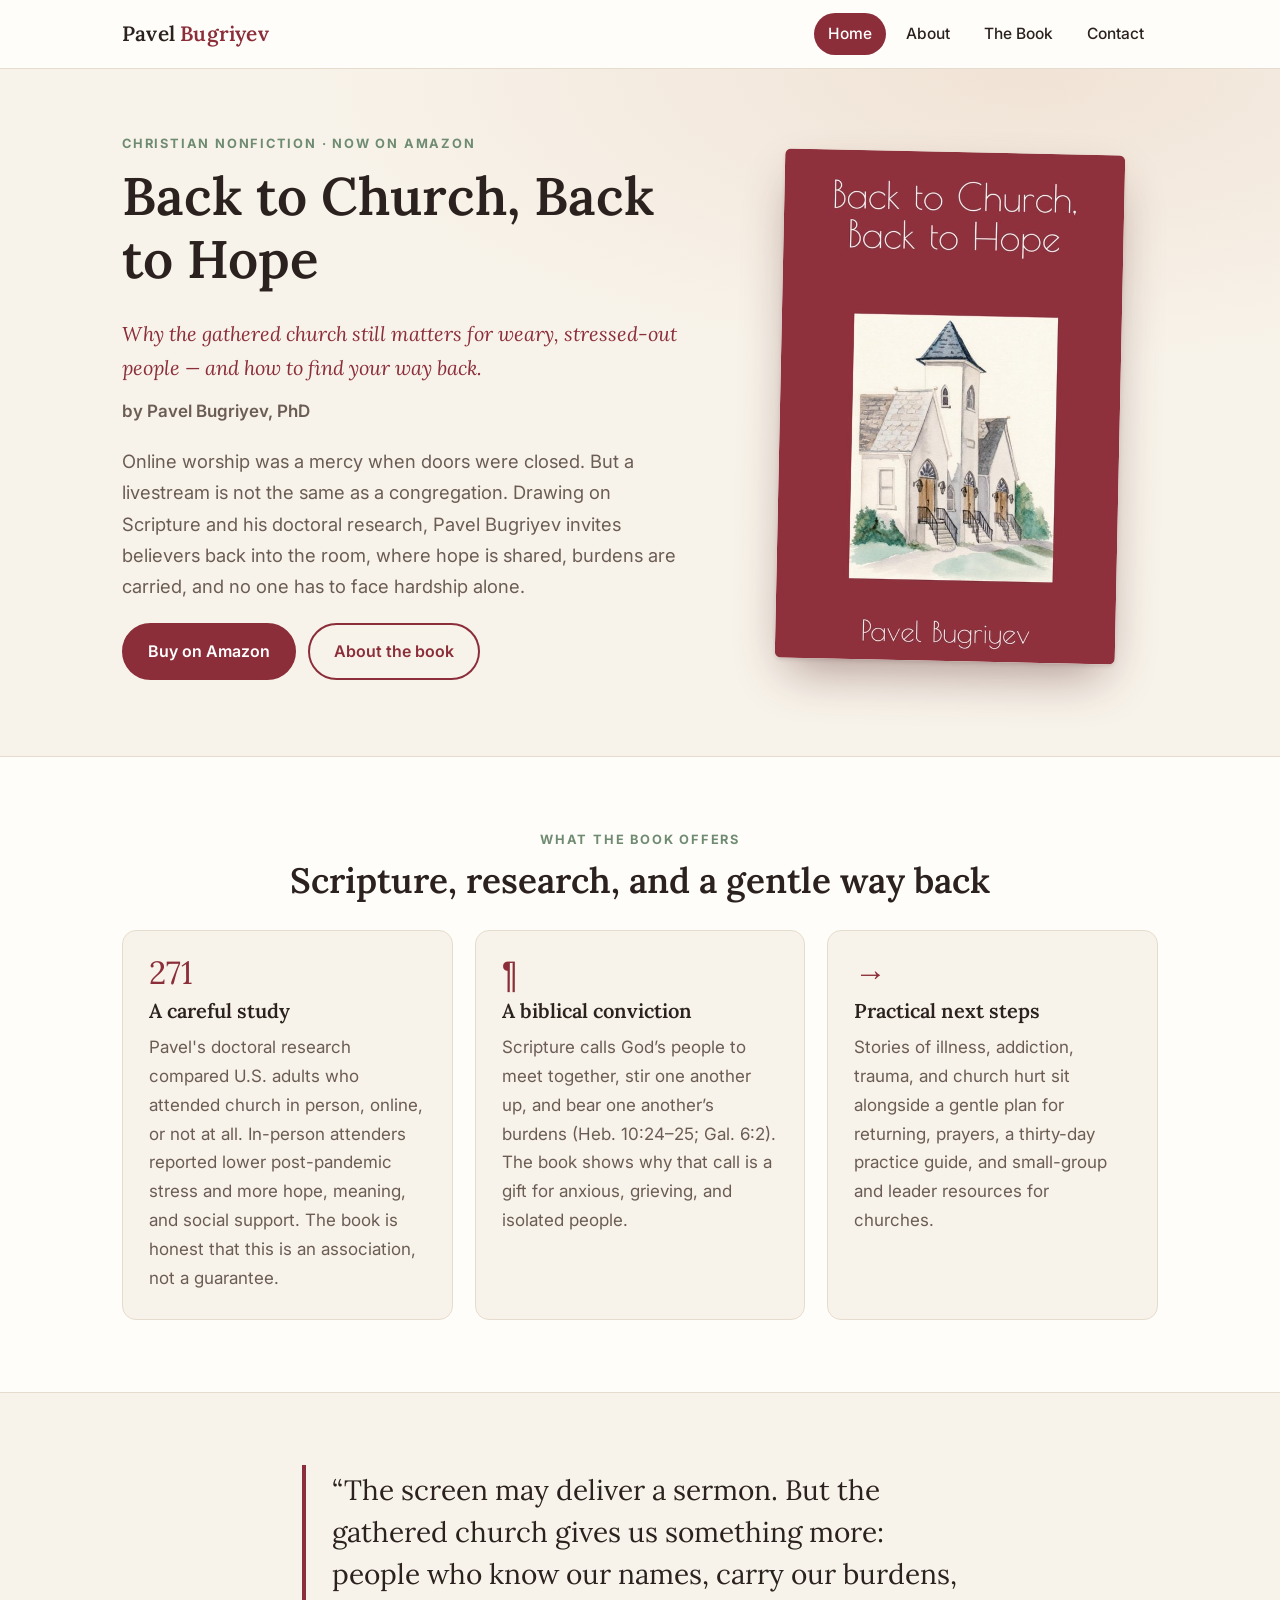
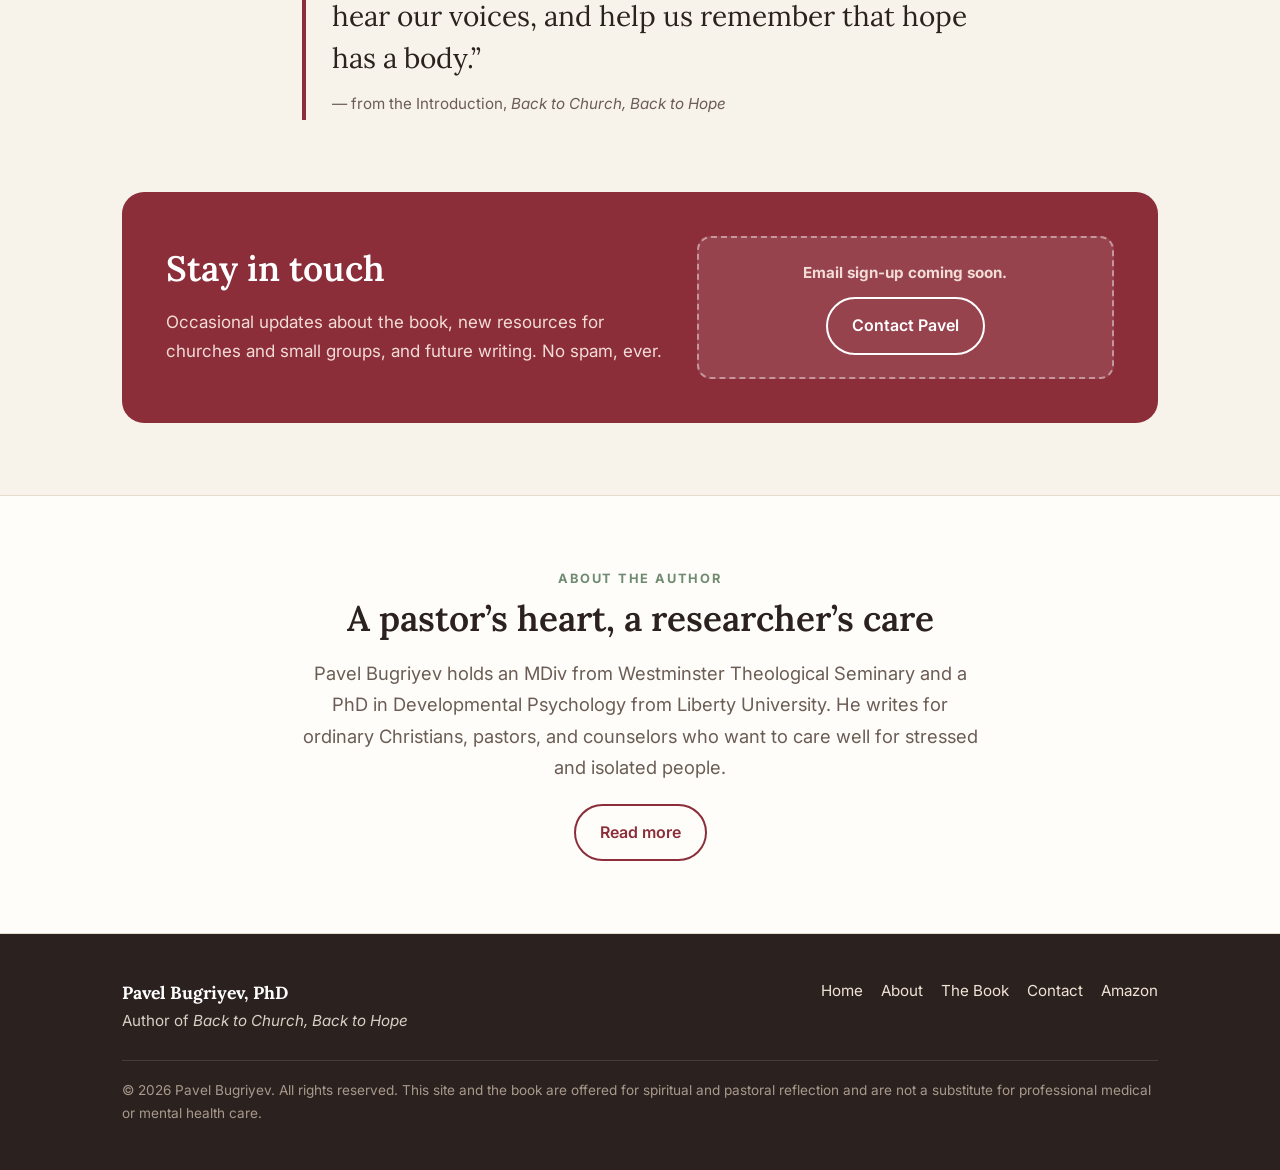
==== index.html @ 69262529 "Initial author website for bugriyev.com" ====
<!doctype html>
<html lang="en">
<head>
<meta charset="utf-8">
<meta name="viewport" content="width=device-width, initial-scale=1">
<title>Pavel Bugriyev, PhD | Back to Church, Back to Hope</title>
<meta name="description" content="Back to Church, Back to Hope by Pavel Bugriyev, PhD: a biblical, research-informed invitation back to the gathered church for weary and stressed-out people.">
<meta name="author" content="Pavel Bugriyev">
<link rel="canonical" href="https://bugriyev.com/">
<meta name="theme-color" content="#8b2e3a">
<!-- Open Graph / social sharing -->
<meta property="og:type" content="website">
<meta property="og:site_name" content="Pavel Bugriyev">
<meta property="og:title" content="Pavel Bugriyev, PhD | Back to Church, Back to Hope">
<meta property="og:description" content="Back to Church, Back to Hope by Pavel Bugriyev, PhD: a biblical, research-informed invitation back to the gathered church for weary and stressed-out people.">
<meta property="og:url" content="https://bugriyev.com/">
<meta property="og:image" content="https://bugriyev.com/assets/og-image.jpg">
<meta property="og:image:width" content="1200">
<meta property="og:image:height" content="630">
<meta property="og:image:alt" content="Back to Church, Back to Hope by Pavel Bugriyev, PhD">
<meta name="twitter:card" content="summary_large_image">
<meta name="twitter:title" content="Pavel Bugriyev, PhD | Back to Church, Back to Hope">
<meta name="twitter:description" content="Back to Church, Back to Hope by Pavel Bugriyev, PhD: a biblical, research-informed invitation back to the gathered church for weary and stressed-out people.">
<meta name="twitter:image" content="https://bugriyev.com/assets/og-image.jpg">
<link rel="icon" href="favicon.svg" type="image/svg+xml">
<link rel="preconnect" href="https://fonts.googleapis.com">
<link rel="preconnect" href="https://fonts.gstatic.com" crossorigin>
<link href="https://fonts.googleapis.com/css2?family=Inter:wght@400;500;600;700&family=Lora:ital,wght@0,500;0,600;1,500&display=swap" rel="stylesheet">
<link rel="stylesheet" href="styles.css">
</head>
<body>
<a class="skip" href="#main">Skip to content</a>
<header class="site-header">
  <div class="wrap">
    <a class="brand" href="index.html">Pavel <span>Bugriyev</span></a>
    <button class="nav-toggle" aria-expanded="false" aria-controls="site-nav">Menu</button>
    <nav class="nav" id="site-nav" aria-label="Main">
      <ul>
        <li><a href="index.html" aria-current="page">Home</a></li>
        <li><a href="about.html">About</a></li>
        <li><a href="book.html">The Book</a></li>
        <li><a href="contact.html">Contact</a></li>
      </ul>
    </nav>
  </div>
</header>
<main id="main">

<section class="hero">
  <div class="wrap">
    <div>
      <p class="eyebrow">Christian nonfiction &middot; Now on Amazon</p>
      <h1>Back to Church, Back to Hope</h1>
      <p class="tagline">Why the gathered church still matters for weary, stressed-out people &mdash; and how to find your way back.</p>
      <p class="byline">by Pavel Bugriyev, PhD</p>
      <p class="lead">Online worship was a mercy when doors were closed. But a livestream is not the same as a congregation. Drawing on Scripture and his doctoral research, Pavel Bugriyev invites believers back into the room, where hope is shared, burdens are carried, and no one has to face hardship alone.</p>
      <div class="btn-row">
        <a class="btn btn-primary" href="https://www.amazon.com/dp/B0H34ZHWGP" target="_blank" rel="noopener">Buy on Amazon</a>
        <a class="btn btn-ghost" href="book.html">About the book</a>
      </div>
    </div>
    <div class="hero-cover">
      <img class="cover" src="assets/cover.jpg" width="600" height="899" alt="Book cover: Back to Church, Back to Hope by Pavel Bugriyev, a watercolor of a white country church on a deep red background">
    </div>
  </div>
</section>

<section class="section-alt">
  <div class="wrap">
    <p class="eyebrow center">What the book offers</p>
    <h2 class="center">Scripture, research, and a gentle way back</h2>
    <div class="cards">
      <div class="card">
        <div class="num">271</div>
        <h3>A careful study</h3>
        <p>Pavel's doctoral research compared U.S. adults who attended church in person, online, or not at all. In-person attenders reported lower post-pandemic stress and more hope, meaning, and social support. The book is honest that this is an association, not a guarantee.</p>
      </div>
      <div class="card">
        <div class="num">&para;</div>
        <h3>A biblical conviction</h3>
        <p>Scripture calls God&rsquo;s people to meet together, stir one another up, and bear one another&rsquo;s burdens (Heb. 10:24&ndash;25; Gal. 6:2). The book shows why that call is a gift for anxious, grieving, and isolated people.</p>
      </div>
      <div class="card">
        <div class="num">&rarr;</div>
        <h3>Practical next steps</h3>
        <p>Stories of illness, addiction, trauma, and church hurt sit alongside a gentle plan for returning, prayers, a thirty-day practice guide, and small-group and leader resources for churches.</p>
      </div>
    </div>
  </div>
</section>

<section>
  <div class="wrap narrow">
    <blockquote class="quote">
  &ldquo;The screen may deliver a sermon. But the gathered church gives us something more: people who know our names, carry our burdens, hear our voices, and help us remember that hope has a body.&rdquo;
  <cite>&mdash; from the Introduction, <em>Back to Church, Back to Hope</em></cite>
</blockquote>
  </div>
</section>

<section id="updates" style="padding-top:0">
  <div class="wrap">
    <div class="signup">
      <div>
        <h2>Stay in touch</h2>
        <p>Occasional updates about the book, new resources for churches and small groups, and future writing. No spam, ever.</p>
      </div>
      <!-- ============================================================
           KIT (ConvertKit) EMAIL SIGNUP — PLACEHOLDER
           When the free Kit form is ready:
             1. In Kit: Grow > Landing Pages & Forms > (your form) > Publish > HTML/Embed.
             2. Replace EVERYTHING inside <div class="signup-slot"> ... </div> below
                with Kit's embed code (the <script async data-uid=...> line works).
           Until then, this box just points visitors to the Contact page.
           ============================================================ -->
      <div class="signup-slot" id="kit-signup">
        <p style="margin-bottom:12px"><strong>Email sign-up coming soon.</strong></p>
        <a class="btn btn-ghost" style="border-color:#fff;color:#fff" href="contact.html">Contact Pavel</a>
      </div>
      <!-- END KIT PLACEHOLDER -->
    </div>
  </div>
</section>

<section class="section-alt">
  <div class="wrap narrow center">
    <p class="eyebrow">About the author</p>
    <h2>A pastor&rsquo;s heart, a researcher&rsquo;s care</h2>
    <p class="lead">Pavel Bugriyev holds an MDiv from Westminster Theological Seminary and a PhD in Developmental Psychology from Liberty University. He writes for ordinary Christians, pastors, and counselors who want to care well for stressed and isolated people.</p>
    <a class="btn btn-ghost" href="about.html">Read more</a>
  </div>
</section>
</main>
<footer class="site-footer">
  <div class="wrap">
    <div>
      <strong style="color:#fff;font-family:var(--serif);font-size:1.1rem">Pavel Bugriyev, PhD</strong><br>
      Author of <em>Back to Church, Back to Hope</em>
    </div>
    <nav aria-label="Footer">
      <ul>
        <li><a href="index.html">Home</a></li>
        <li><a href="about.html">About</a></li>
        <li><a href="book.html">The Book</a></li>
        <li><a href="contact.html">Contact</a></li>
        <li><a href="https://www.amazon.com/dp/B0H34ZHWGP" rel="noopener" target="_blank">Amazon</a></li>
      </ul>
    </nav>
    <p class="copy">&copy; 2026 Pavel Bugriyev. All rights reserved. This site and the book are offered for spiritual and pastoral reflection and are not a substitute for professional medical or mental health care.</p>
  </div>
</footer>
<script>
  // Mobile menu toggle (the only script on the site besides the contact-form redirect helper)
  (function(){var b=document.querySelector('.nav-toggle'),n=document.getElementById('site-nav');
  if(b&&n)b.addEventListener('click',function(){var o=n.classList.toggle('open');b.setAttribute('aria-expanded',o)});})();
</script>
</body>
</html>
---- styles.css ----
/* Bugriyev.com — shared styles. Plain CSS, no build step. */
:root{
  --cream:#f8f3ea; --paper:#fffdf9; --ink:#2b211e; --muted:#6b5d55;
  --wine:#8b2e3a; --wine-dark:#6e2230; --sage:#6f8b72; --line:#e6dccd;
  --serif:"Lora",Georgia,"Times New Roman",serif;
  --sans:"Inter",system-ui,-apple-system,"Segoe UI",Roboto,Arial,sans-serif;
  --radius:14px; --max:1080px;
}
*{box-sizing:border-box}
html{scroll-behavior:smooth}
body{margin:0;background:var(--cream);color:var(--ink);font:17px/1.7 var(--sans);-webkit-font-smoothing:antialiased}
img{max-width:100%;height:auto;display:block}
a{color:var(--wine)}
a:hover{color:var(--wine-dark)}
h1,h2,h3{font-family:var(--serif);line-height:1.2;color:var(--ink);margin:0 0 .5em}
h1{font-size:clamp(2.1rem,5vw,3.3rem);font-weight:600}
h2{font-size:clamp(1.6rem,3.4vw,2.2rem);font-weight:600}
h3{font-size:1.25rem;font-weight:600}
p{margin:0 0 1.1em}
.wrap{max-width:var(--max);margin:0 auto;padding:0 22px}
.narrow{max-width:720px}
.skip{position:absolute;left:-999px;top:0;background:var(--wine);color:#fff;padding:8px 14px;z-index:99}
.skip:focus{left:10px;top:10px}

/* Header / nav */
.site-header{background:var(--paper);border-bottom:1px solid var(--line);position:sticky;top:0;z-index:20}
.site-header .wrap{display:flex;align-items:center;justify-content:space-between;min-height:68px;gap:16px}
.brand{font-family:var(--serif);font-size:1.3rem;font-weight:600;color:var(--ink);text-decoration:none;letter-spacing:.01em}
.brand span{color:var(--wine)}
.nav ul{list-style:none;display:flex;gap:6px;margin:0;padding:0}
.nav a{display:block;padding:8px 14px;border-radius:999px;color:var(--ink);text-decoration:none;font-weight:500;font-size:.97rem}
.nav a:hover{background:var(--cream)}
.nav a[aria-current="page"]{background:var(--wine);color:#fff}
.nav-toggle{display:none;background:none;border:1px solid var(--line);border-radius:10px;padding:8px 12px;font:inherit;color:var(--ink);cursor:pointer}
@media (max-width:720px){
  .nav-toggle{display:block}
  .nav{position:absolute;left:0;right:0;top:100%;background:var(--paper);border-bottom:1px solid var(--line);display:none}
  .nav.open{display:block}
  .nav ul{flex-direction:column;padding:10px 16px 16px}
  .nav a{border-radius:10px;padding:12px 14px}
}

/* Buttons */
.btn{display:inline-flex;align-items:center;gap:8px;padding:13px 24px;border-radius:999px;font-weight:600;text-decoration:none;border:2px solid var(--wine);transition:.15s;font-size:1rem;cursor:pointer;font-family:var(--sans)}
.btn-primary{background:var(--wine);color:#fff}
.btn-primary:hover{background:var(--wine-dark);border-color:var(--wine-dark);color:#fff}
.btn-ghost{background:transparent;color:var(--wine)}
.btn-ghost:hover{background:var(--wine);color:#fff}
.btn-row{display:flex;flex-wrap:wrap;gap:12px;margin-top:8px}

/* Sections */
section{padding:72px 0}
.section-alt{background:var(--paper);border-top:1px solid var(--line);border-bottom:1px solid var(--line)}
.eyebrow{font-size:.8rem;letter-spacing:.14em;text-transform:uppercase;color:var(--sage);font-weight:700;margin-bottom:.7em}
.lead{font-size:1.15rem;color:var(--muted)}
.center{text-align:center}

/* Hero */
.hero{padding:64px 0 76px;background:radial-gradient(1200px 500px at 80% 0%,#f1e3d6 0%,transparent 60%),var(--cream)}
.hero .wrap{display:grid;grid-template-columns:1.15fr .85fr;gap:56px;align-items:center}
.hero-cover{justify-self:center;max-width:340px;width:100%}
.cover{border-radius:6px;box-shadow:0 2px 4px rgba(60,30,30,.12),0 22px 50px -12px rgba(80,30,30,.45);transform:rotate(1.2deg)}
.hero .tagline{font-family:var(--serif);font-style:italic;font-size:1.25rem;color:var(--wine);margin-bottom:.6em}
.byline{font-weight:600;color:var(--muted);margin-bottom:1.2em}
@media (max-width:820px){.hero .wrap{grid-template-columns:1fr;gap:36px}.hero-cover{order:-1;max-width:240px}.hero{text-align:center}.btn-row{justify-content:center}}

/* Cards */
.cards{display:grid;grid-template-columns:repeat(3,1fr);gap:22px;margin-top:28px}
.card{background:var(--paper);border:1px solid var(--line);border-radius:var(--radius);padding:26px}
.section-alt .card{background:var(--cream)}
.card p{color:var(--muted);margin:0}
.card .num{font-family:var(--serif);font-size:2rem;color:var(--wine);line-height:1;margin-bottom:10px}
@media (max-width:820px){.cards{grid-template-columns:1fr}}

/* Quote */
.quote{font-family:var(--serif);font-size:clamp(1.3rem,2.6vw,1.75rem);line-height:1.5;color:var(--ink);border-left:4px solid var(--wine);padding:4px 0 4px 26px;margin:0}
.quote cite{display:block;font-family:var(--sans);font-style:normal;font-size:.95rem;color:var(--muted);margin-top:14px}

/* Signup placeholder */
.signup{background:var(--wine);color:#fbefe9;border-radius:22px;padding:44px;display:grid;grid-template-columns:1.2fr 1fr;gap:30px;align-items:center}
.signup h2{color:#fff}
.signup p{color:#f3dcd6;margin:0}
.signup-slot{background:rgba(255,255,255,.1);border:2px dashed rgba(255,255,255,.45);border-radius:14px;padding:22px;text-align:center;font-size:.95rem}
@media (max-width:820px){.signup{grid-template-columns:1fr;padding:30px}}

/* Book page */
.book-grid{display:grid;grid-template-columns:320px 1fr;gap:56px;align-items:start}
.book-grid .cover{transform:none}
.details{list-style:none;padding:0;margin:22px 0 0;font-size:.95rem;color:var(--muted)}
.details li{padding:8px 0;border-bottom:1px solid var(--line)}
.details strong{color:var(--ink)}
.parts{counter-reset:part;list-style:none;padding:0;margin:0;display:grid;gap:14px}
.parts li{background:var(--paper);border:1px solid var(--line);border-radius:var(--radius);padding:18px 22px 18px 66px;position:relative}
.parts li::before{counter-increment:part;content:counter(part);position:absolute;left:20px;top:16px;width:32px;height:32px;border-radius:50%;background:var(--wine);color:#fff;font-family:var(--serif);display:grid;place-items:center;font-weight:600}
.parts li span{display:block;color:var(--muted);font-size:.95rem}
.ticks{padding-left:1.2em}
.ticks li{margin-bottom:.45em}
.note{background:#f3ece0;border-radius:var(--radius);padding:20px 24px;color:var(--muted);font-size:.95rem}
@media (max-width:820px){.book-grid{grid-template-columns:1fr}.book-grid>div:first-child{max-width:260px;margin:0 auto}}

/* About */
.about-grid{display:grid;grid-template-columns:1fr 300px;gap:48px;align-items:start}
.facts{background:var(--paper);border:1px solid var(--line);border-radius:var(--radius);padding:24px}
.facts h3{font-size:1.05rem}
.facts ul{list-style:none;padding:0;margin:0;font-size:.95rem;color:var(--muted)}
.facts li{padding:8px 0;border-bottom:1px solid var(--line)}
.facts li:last-child{border:0}
@media (max-width:820px){.about-grid{grid-template-columns:1fr}}

/* Forms */
form.contact{display:grid;gap:16px;background:var(--paper);border:1px solid var(--line);border-radius:var(--radius);padding:28px}
label{font-weight:600;font-size:.95rem;display:block;margin-bottom:6px}
input,select,textarea{width:100%;font:inherit;padding:12px 14px;border:1px solid #d8ccbb;border-radius:10px;background:#fff;color:var(--ink)}
input:focus,select:focus,textarea:focus{outline:3px solid rgba(139,46,58,.2);border-color:var(--wine)}
textarea{min-height:160px;resize:vertical}
.hp{position:absolute;left:-5000px}
.form-row{display:grid;grid-template-columns:1fr 1fr;gap:16px}
@media (max-width:620px){.form-row{grid-template-columns:1fr}}
.small{font-size:.88rem;color:var(--muted)}

/* Footer */
.site-footer{background:#2b211e;color:#d9cfc4;padding:44px 0 30px;font-size:.95rem}
.site-footer .wrap{display:flex;flex-wrap:wrap;justify-content:space-between;gap:20px}
.site-footer a{color:#f0e3d6;text-decoration:none}
.site-footer a:hover{text-decoration:underline}
.site-footer nav ul{list-style:none;display:flex;flex-wrap:wrap;gap:18px;margin:0;padding:0}
.site-footer .copy{width:100%;border-top:1px solid #4a3c36;padding-top:18px;margin-top:6px;color:#a8998d;font-size:.85rem}
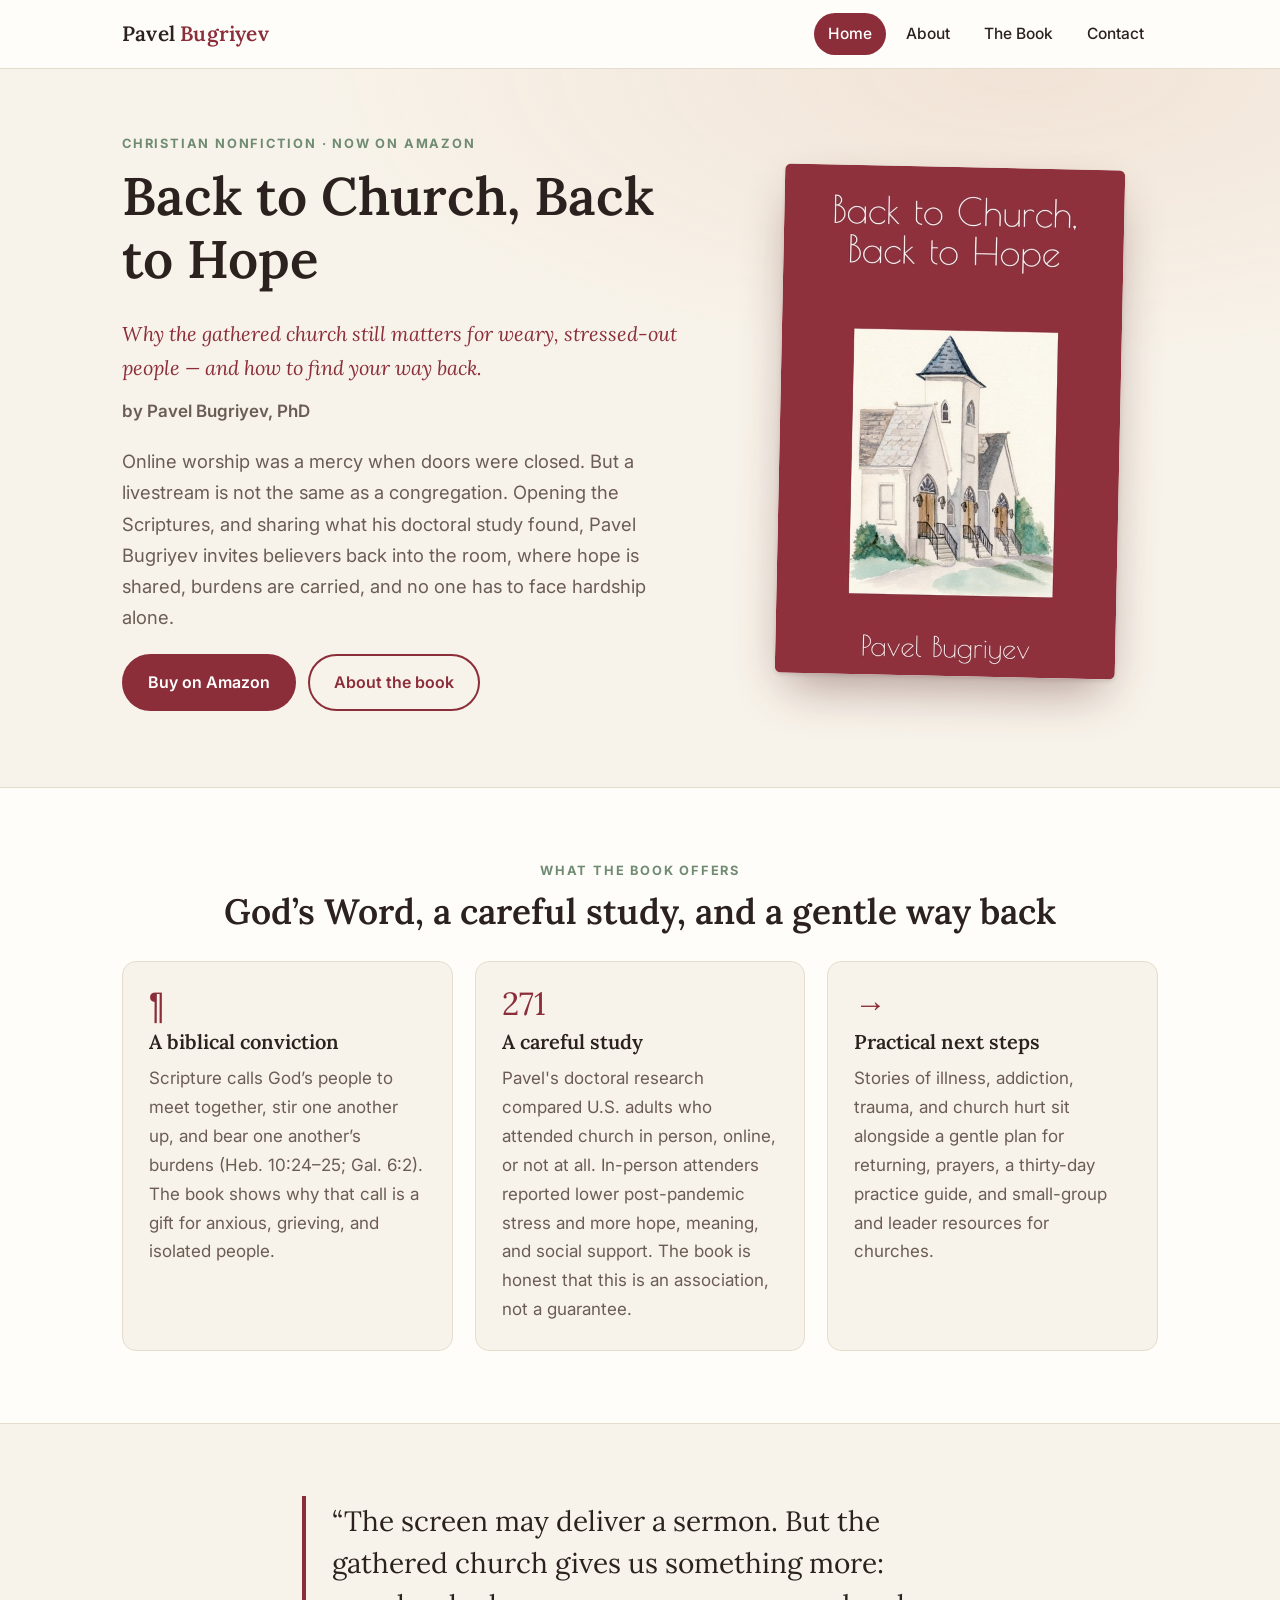
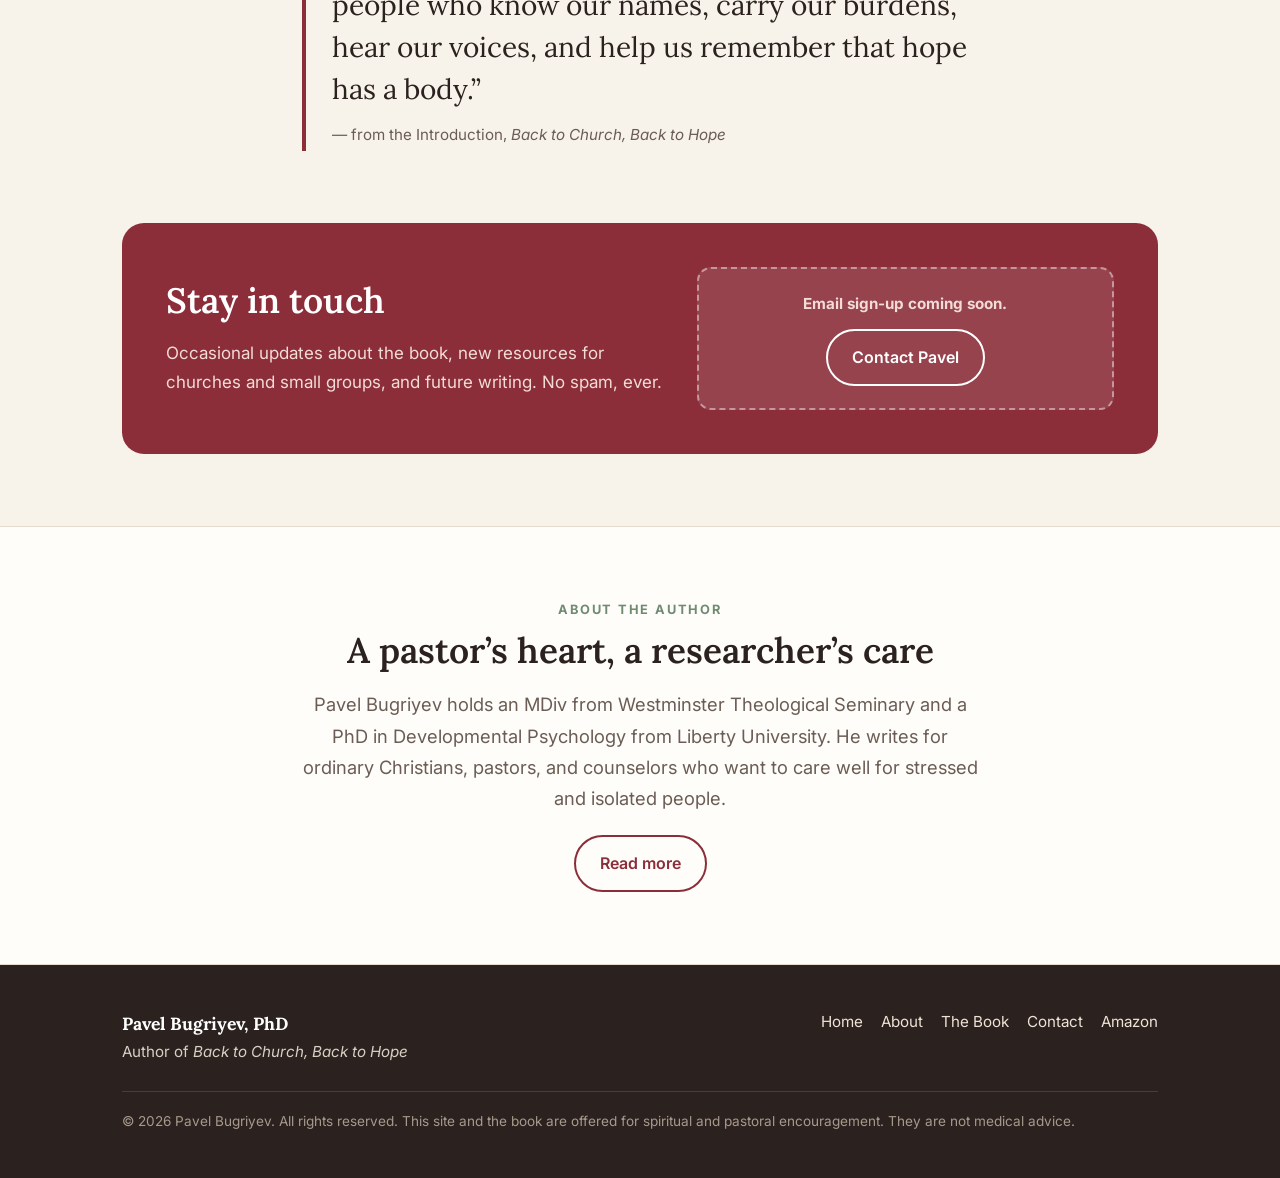
==== commit 1d2e56d0: "Update site wording for biblical counseling focus (Pavel-approved) - Footer disclaimer: spiritual/pa" ====
--- a/index.html
+++ b/index.html
@@ -4,7 +4,7 @@
 <meta charset="utf-8">
 <meta name="viewport" content="width=device-width, initial-scale=1">
 <title>Pavel Bugriyev, PhD | Back to Church, Back to Hope</title>
-<meta name="description" content="Back to Church, Back to Hope by Pavel Bugriyev, PhD: a biblical, research-informed invitation back to the gathered church for weary and stressed-out people.">
+<meta name="description" content="Back to Church, Back to Hope by Pavel Bugriyev, PhD: a biblical invitation back to the gathered church for weary and stressed-out people.">
 <meta name="author" content="Pavel Bugriyev">
 <link rel="canonical" href="https://bugriyev.com/">
 <meta name="theme-color" content="#8b2e3a">
@@ -12,7 +12,7 @@
 <meta property="og:type" content="website">
 <meta property="og:site_name" content="Pavel Bugriyev">
 <meta property="og:title" content="Pavel Bugriyev, PhD | Back to Church, Back to Hope">
-<meta property="og:description" content="Back to Church, Back to Hope by Pavel Bugriyev, PhD: a biblical, research-informed invitation back to the gathered church for weary and stressed-out people.">
+<meta property="og:description" content="Back to Church, Back to Hope by Pavel Bugriyev, PhD: a biblical invitation back to the gathered church for weary and stressed-out people.">
 <meta property="og:url" content="https://bugriyev.com/">
 <meta property="og:image" content="https://bugriyev.com/assets/og-image.jpg">
 <meta property="og:image:width" content="1200">
@@ -20,7 +20,7 @@
 <meta property="og:image:alt" content="Back to Church, Back to Hope by Pavel Bugriyev, PhD">
 <meta name="twitter:card" content="summary_large_image">
 <meta name="twitter:title" content="Pavel Bugriyev, PhD | Back to Church, Back to Hope">
-<meta name="twitter:description" content="Back to Church, Back to Hope by Pavel Bugriyev, PhD: a biblical, research-informed invitation back to the gathered church for weary and stressed-out people.">
+<meta name="twitter:description" content="Back to Church, Back to Hope by Pavel Bugriyev, PhD: a biblical invitation back to the gathered church for weary and stressed-out people.">
 <meta name="twitter:image" content="https://bugriyev.com/assets/og-image.jpg">
 <link rel="icon" href="favicon.svg" type="image/svg+xml">
 <link rel="preconnect" href="https://fonts.googleapis.com">
@@ -53,7 +53,7 @@
       <h1>Back to Church, Back to Hope</h1>
       <p class="tagline">Why the gathered church still matters for weary, stressed-out people &mdash; and how to find your way back.</p>
       <p class="byline">by Pavel Bugriyev, PhD</p>
-      <p class="lead">Online worship was a mercy when doors were closed. But a livestream is not the same as a congregation. Drawing on Scripture and his doctoral research, Pavel Bugriyev invites believers back into the room, where hope is shared, burdens are carried, and no one has to face hardship alone.</p>
+      <p class="lead">Online worship was a mercy when doors were closed. But a livestream is not the same as a congregation. Opening the Scriptures, and sharing what his doctoral study found, Pavel Bugriyev invites believers back into the room, where hope is shared, burdens are carried, and no one has to face hardship alone.</p>
       <div class="btn-row">
         <a class="btn btn-primary" href="https://www.amazon.com/dp/B0H34ZHWGP" target="_blank" rel="noopener">Buy on Amazon</a>
         <a class="btn btn-ghost" href="book.html">About the book</a>
@@ -68,17 +68,17 @@
 <section class="section-alt">
   <div class="wrap">
     <p class="eyebrow center">What the book offers</p>
-    <h2 class="center">Scripture, research, and a gentle way back</h2>
+    <h2 class="center">God&rsquo;s Word, a careful study, and a gentle way back</h2>
     <div class="cards">
+      <div class="card">
+        <div class="num">&para;</div>
+        <h3>A biblical conviction</h3>
+        <p>Scripture calls God&rsquo;s people to meet together, stir one another up, and bear one another&rsquo;s burdens (Heb. 10:24&ndash;25; Gal. 6:2). The book shows why that call is a gift for anxious, grieving, and isolated people.</p>
+      </div>
       <div class="card">
         <div class="num">271</div>
         <h3>A careful study</h3>
         <p>Pavel's doctoral research compared U.S. adults who attended church in person, online, or not at all. In-person attenders reported lower post-pandemic stress and more hope, meaning, and social support. The book is honest that this is an association, not a guarantee.</p>
-      </div>
-      <div class="card">
-        <div class="num">&para;</div>
-        <h3>A biblical conviction</h3>
-        <p>Scripture calls God&rsquo;s people to meet together, stir one another up, and bear one another&rsquo;s burdens (Heb. 10:24&ndash;25; Gal. 6:2). The book shows why that call is a gift for anxious, grieving, and isolated people.</p>
       </div>
       <div class="card">
         <div class="num">&rarr;</div>
@@ -146,7 +146,7 @@
         <li><a href="https://www.amazon.com/dp/B0H34ZHWGP" rel="noopener" target="_blank">Amazon</a></li>
       </ul>
     </nav>
-    <p class="copy">&copy; 2026 Pavel Bugriyev. All rights reserved. This site and the book are offered for spiritual and pastoral reflection and are not a substitute for professional medical or mental health care.</p>
+    <p class="copy">&copy; 2026 Pavel Bugriyev. All rights reserved. This site and the book are offered for spiritual and pastoral encouragement. They are not medical advice.</p>
   </div>
 </footer>
 <script>
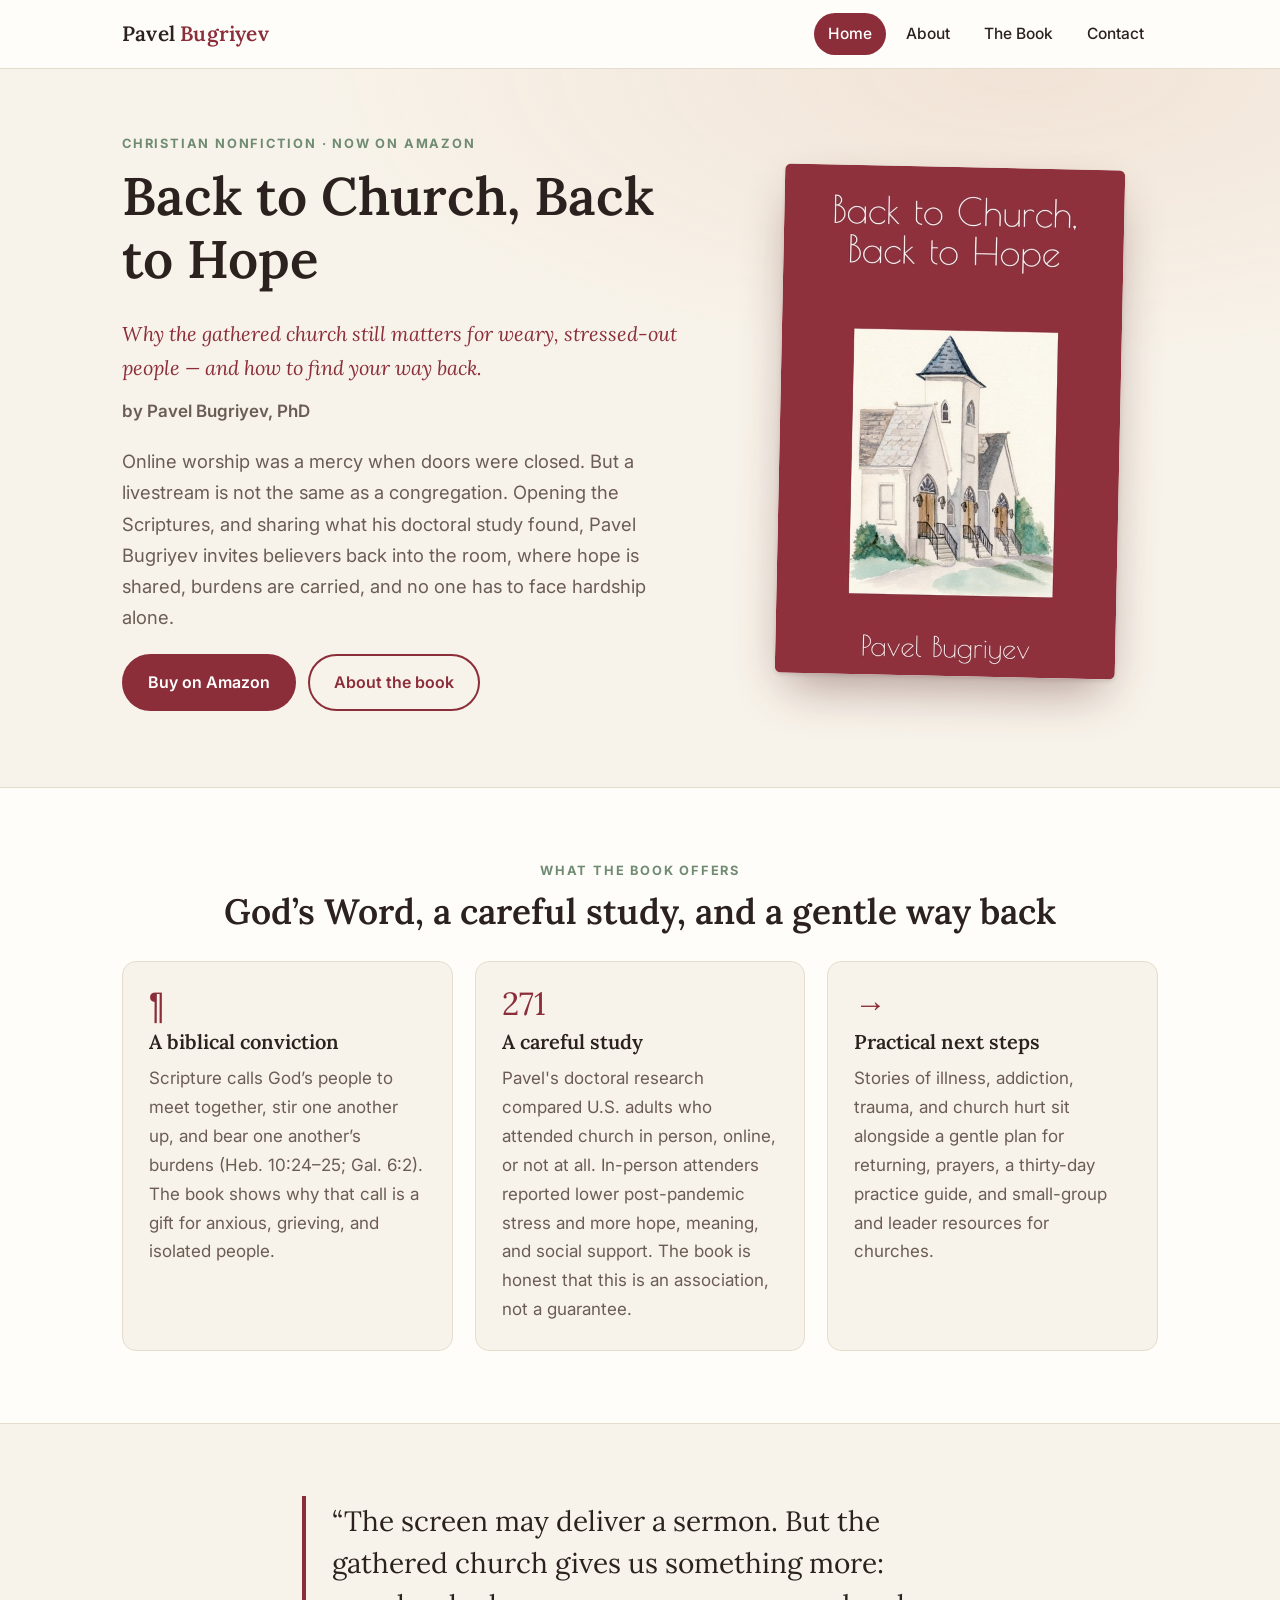
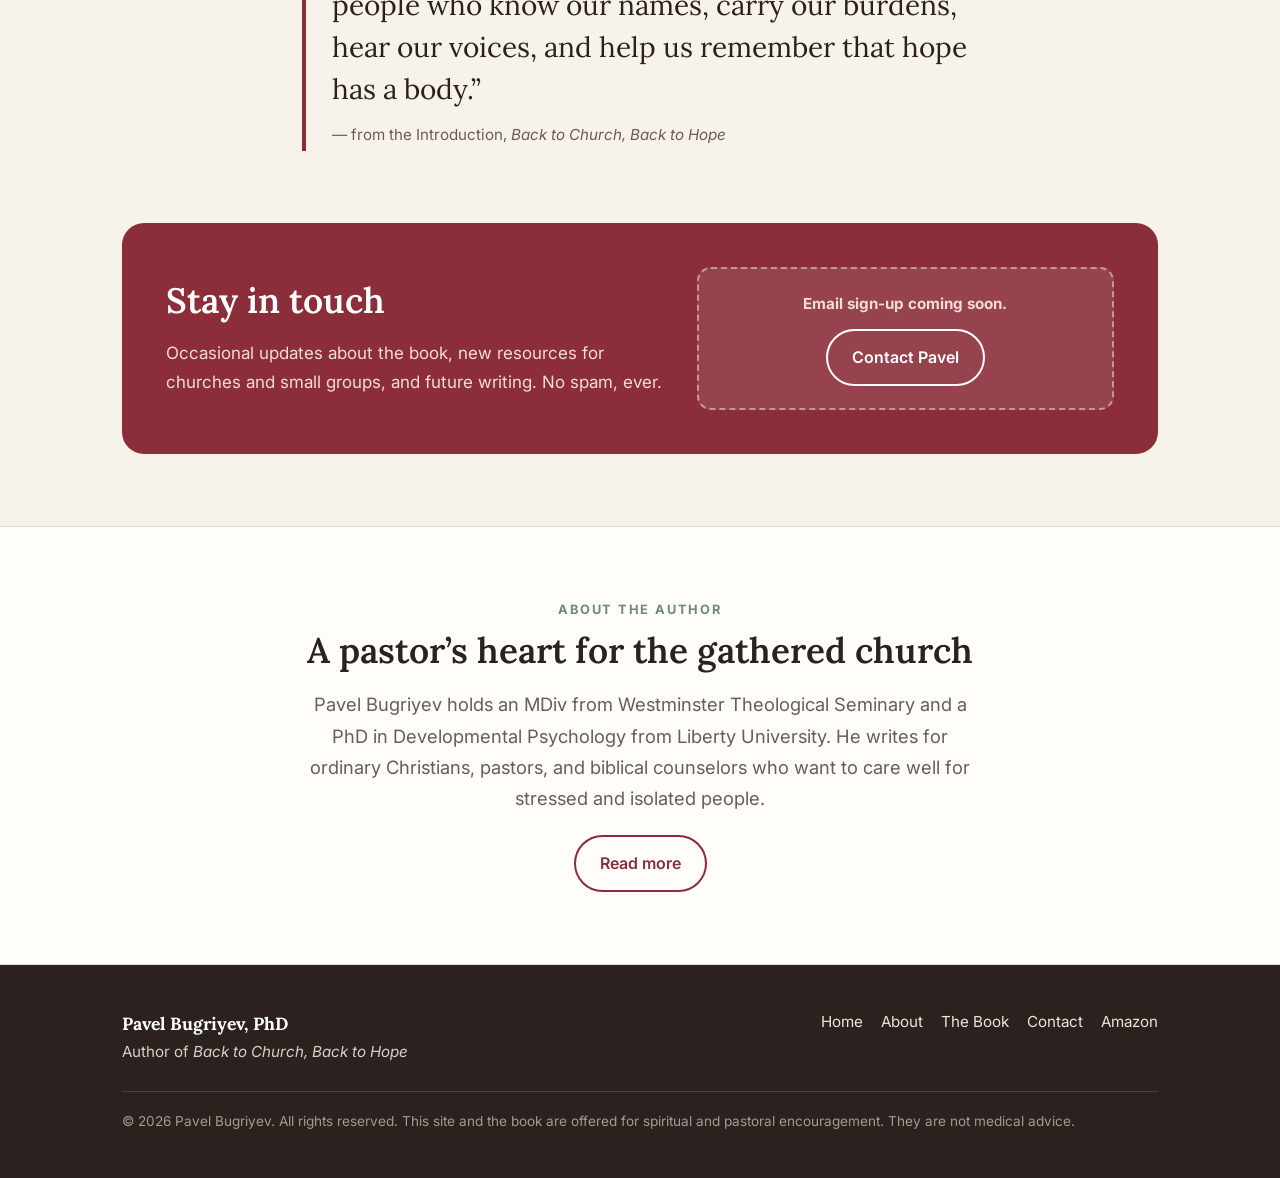
==== commit 9f04815d: "Home: update About the author heading and audience line" ====
--- a/index.html
+++ b/index.html
@@ -125,8 +125,8 @@
 <section class="section-alt">
   <div class="wrap narrow center">
     <p class="eyebrow">About the author</p>
-    <h2>A pastor&rsquo;s heart, a researcher&rsquo;s care</h2>
-    <p class="lead">Pavel Bugriyev holds an MDiv from Westminster Theological Seminary and a PhD in Developmental Psychology from Liberty University. He writes for ordinary Christians, pastors, and counselors who want to care well for stressed and isolated people.</p>
+    <h2>A pastor&rsquo;s heart for the gathered church</h2>
+    <p class="lead">Pavel Bugriyev holds an MDiv from Westminster Theological Seminary and a PhD in Developmental Psychology from Liberty University. He writes for ordinary Christians, pastors, and biblical counselors who want to care well for stressed and isolated people.</p>
     <a class="btn btn-ghost" href="about.html">Read more</a>
   </div>
 </section>
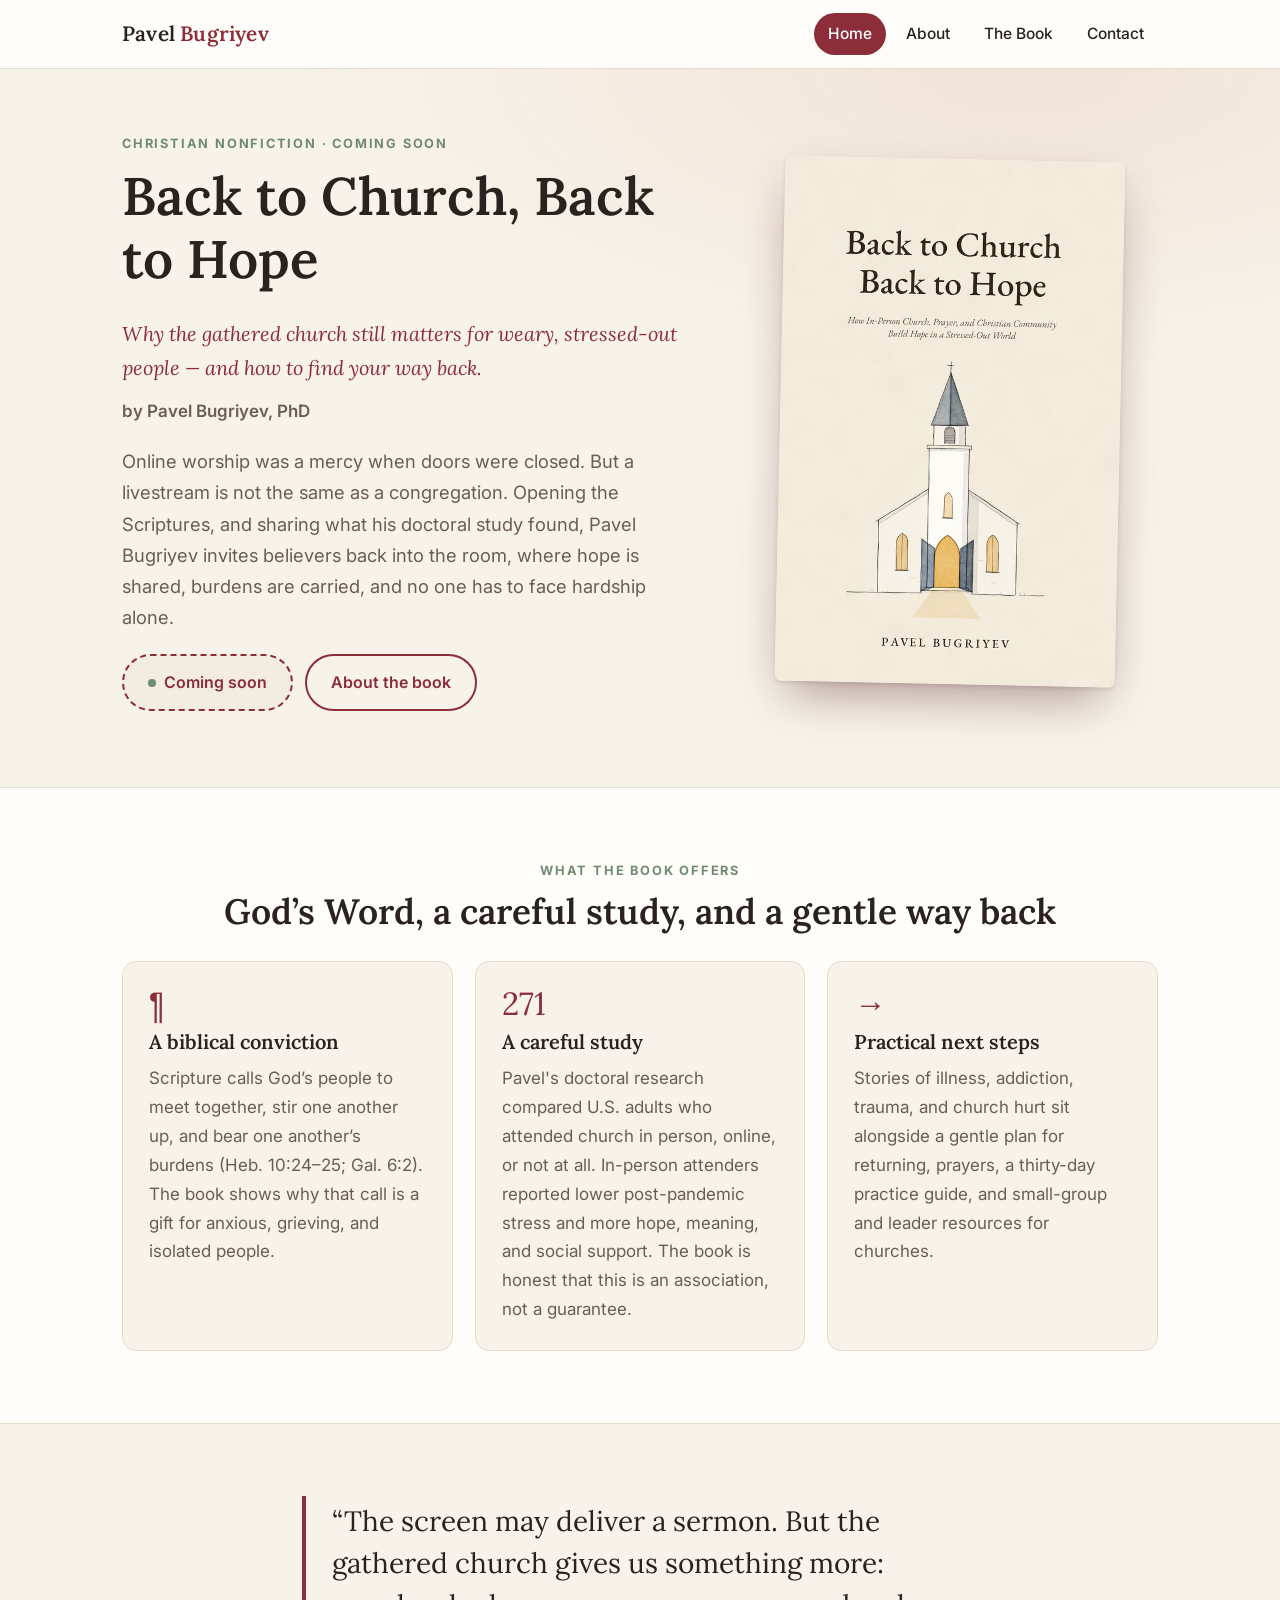
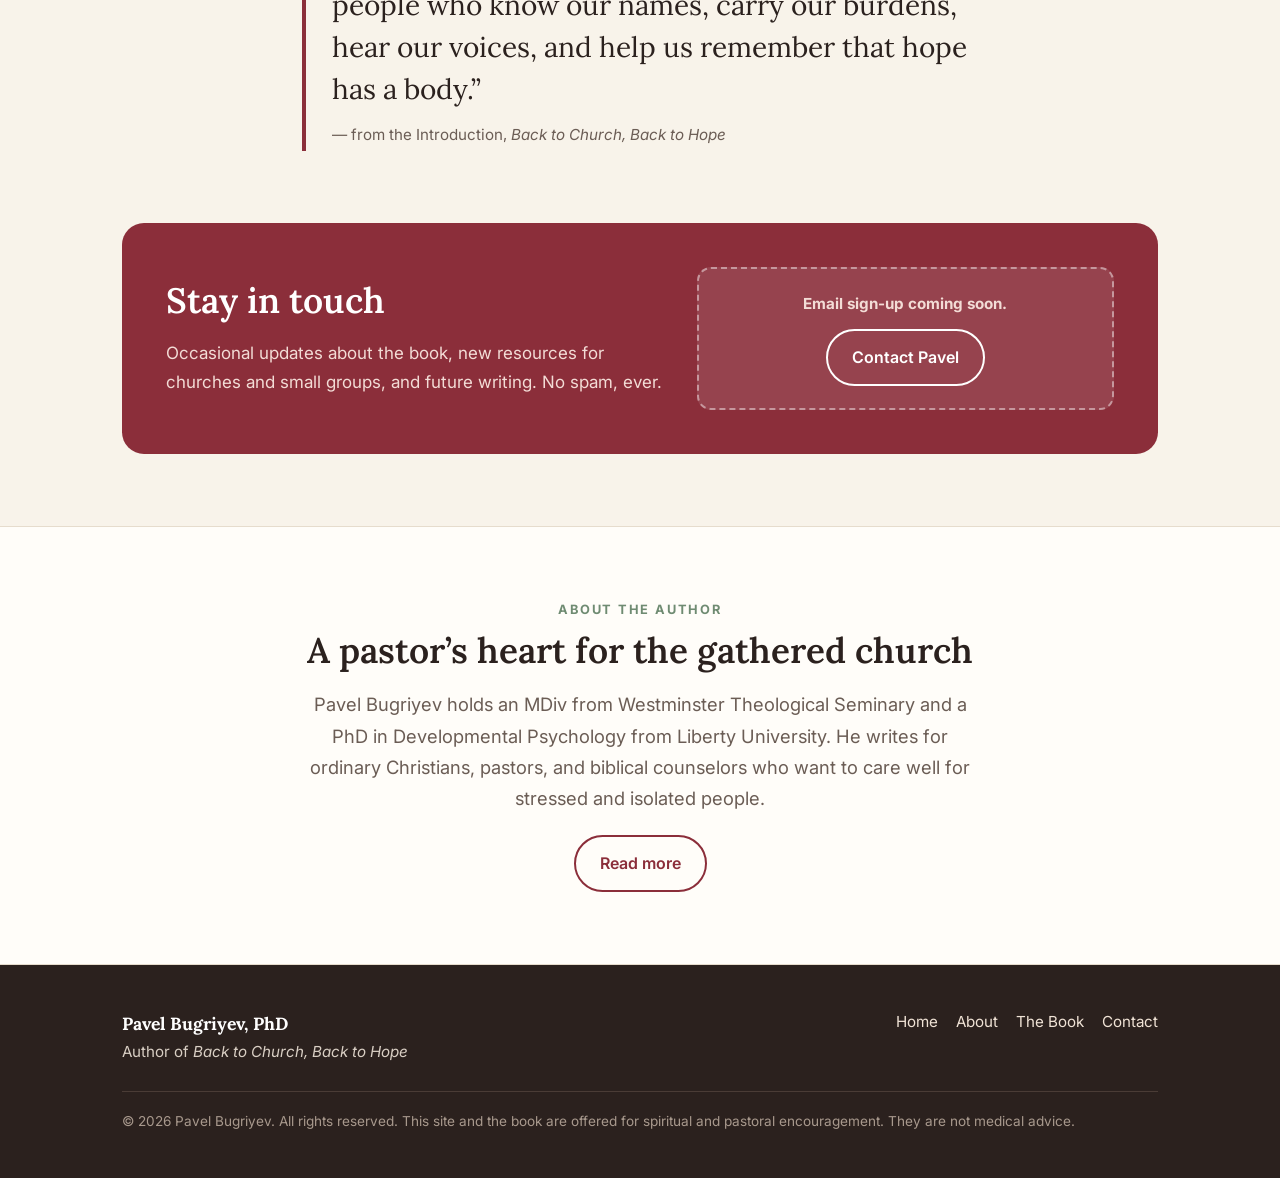
==== commit 2c0c128a: "New 5.5x8.5 cover; mark book Coming soon (old Amazon listings unpublished)" ====
--- a/index.html
+++ b/index.html
@@ -14,14 +14,14 @@
 <meta property="og:title" content="Pavel Bugriyev, PhD | Back to Church, Back to Hope">
 <meta property="og:description" content="Back to Church, Back to Hope by Pavel Bugriyev, PhD: a biblical invitation back to the gathered church for weary and stressed-out people.">
 <meta property="og:url" content="https://bugriyev.com/">
-<meta property="og:image" content="https://bugriyev.com/assets/og-image.jpg">
+<meta property="og:image" content="https://bugriyev.com/assets/og-image-2026.jpg">
 <meta property="og:image:width" content="1200">
 <meta property="og:image:height" content="630">
 <meta property="og:image:alt" content="Back to Church, Back to Hope by Pavel Bugriyev, PhD">
 <meta name="twitter:card" content="summary_large_image">
 <meta name="twitter:title" content="Pavel Bugriyev, PhD | Back to Church, Back to Hope">
 <meta name="twitter:description" content="Back to Church, Back to Hope by Pavel Bugriyev, PhD: a biblical invitation back to the gathered church for weary and stressed-out people.">
-<meta name="twitter:image" content="https://bugriyev.com/assets/og-image.jpg">
+<meta name="twitter:image" content="https://bugriyev.com/assets/og-image-2026.jpg">
 <link rel="icon" href="favicon.svg" type="image/svg+xml">
 <link rel="preconnect" href="https://fonts.googleapis.com">
 <link rel="preconnect" href="https://fonts.gstatic.com" crossorigin>
@@ -49,18 +49,18 @@
 <section class="hero">
   <div class="wrap">
     <div>
-      <p class="eyebrow">Christian nonfiction &middot; Now on Amazon</p>
+      <p class="eyebrow">Christian nonfiction &middot; Coming soon</p>
       <h1>Back to Church, Back to Hope</h1>
       <p class="tagline">Why the gathered church still matters for weary, stressed-out people &mdash; and how to find your way back.</p>
       <p class="byline">by Pavel Bugriyev, PhD</p>
       <p class="lead">Online worship was a mercy when doors were closed. But a livestream is not the same as a congregation. Opening the Scriptures, and sharing what his doctoral study found, Pavel Bugriyev invites believers back into the room, where hope is shared, burdens are carried, and no one has to face hardship alone.</p>
       <div class="btn-row">
-        <a class="btn btn-primary" href="https://www.amazon.com/dp/B0H34ZHWGP" target="_blank" rel="noopener">Buy on Amazon</a>
+        <span class="btn btn-soon" aria-label="New paperback and hardcover editions coming soon">Coming soon</span>
         <a class="btn btn-ghost" href="book.html">About the book</a>
       </div>
     </div>
     <div class="hero-cover">
-      <img class="cover" src="assets/cover.jpg" width="600" height="899" alt="Book cover: Back to Church, Back to Hope by Pavel Bugriyev, a watercolor of a white country church on a deep red background">
+      <img class="cover" src="assets/cover-2026.jpg" width="600" height="927" alt="Book cover: Back to Church, Back to Hope by Pavel Bugriyev, a drawing of a white country church with open doors on a cream background">
     </div>
   </div>
 </section>
@@ -143,7 +143,6 @@
         <li><a href="about.html">About</a></li>
         <li><a href="book.html">The Book</a></li>
         <li><a href="contact.html">Contact</a></li>
-        <li><a href="https://www.amazon.com/dp/B0H34ZHWGP" rel="noopener" target="_blank">Amazon</a></li>
       </ul>
     </nav>
     <p class="copy">&copy; 2026 Pavel Bugriyev. All rights reserved. This site and the book are offered for spiritual and pastoral encouragement. They are not medical advice.</p>
--- a/styles.css
+++ b/styles.css
@@ -125,3 +125,6 @@
 .site-footer a:hover{text-decoration:underline}
 .site-footer nav ul{list-style:none;display:flex;flex-wrap:wrap;gap:18px;margin:0;padding:0}
 .site-footer .copy{width:100%;border-top:1px solid #4a3c36;padding-top:18px;margin-top:6px;color:#a8998d;font-size:.85rem}
+/* "Coming soon" badge shown in place of buy buttons until the new edition is live (not a link) */
+.btn-soon{background:#f3ece0;color:var(--wine);border:2px dashed var(--wine);cursor:default;user-select:none}
+.btn-soon::before{content:"";width:8px;height:8px;border-radius:50%;background:var(--sage)}
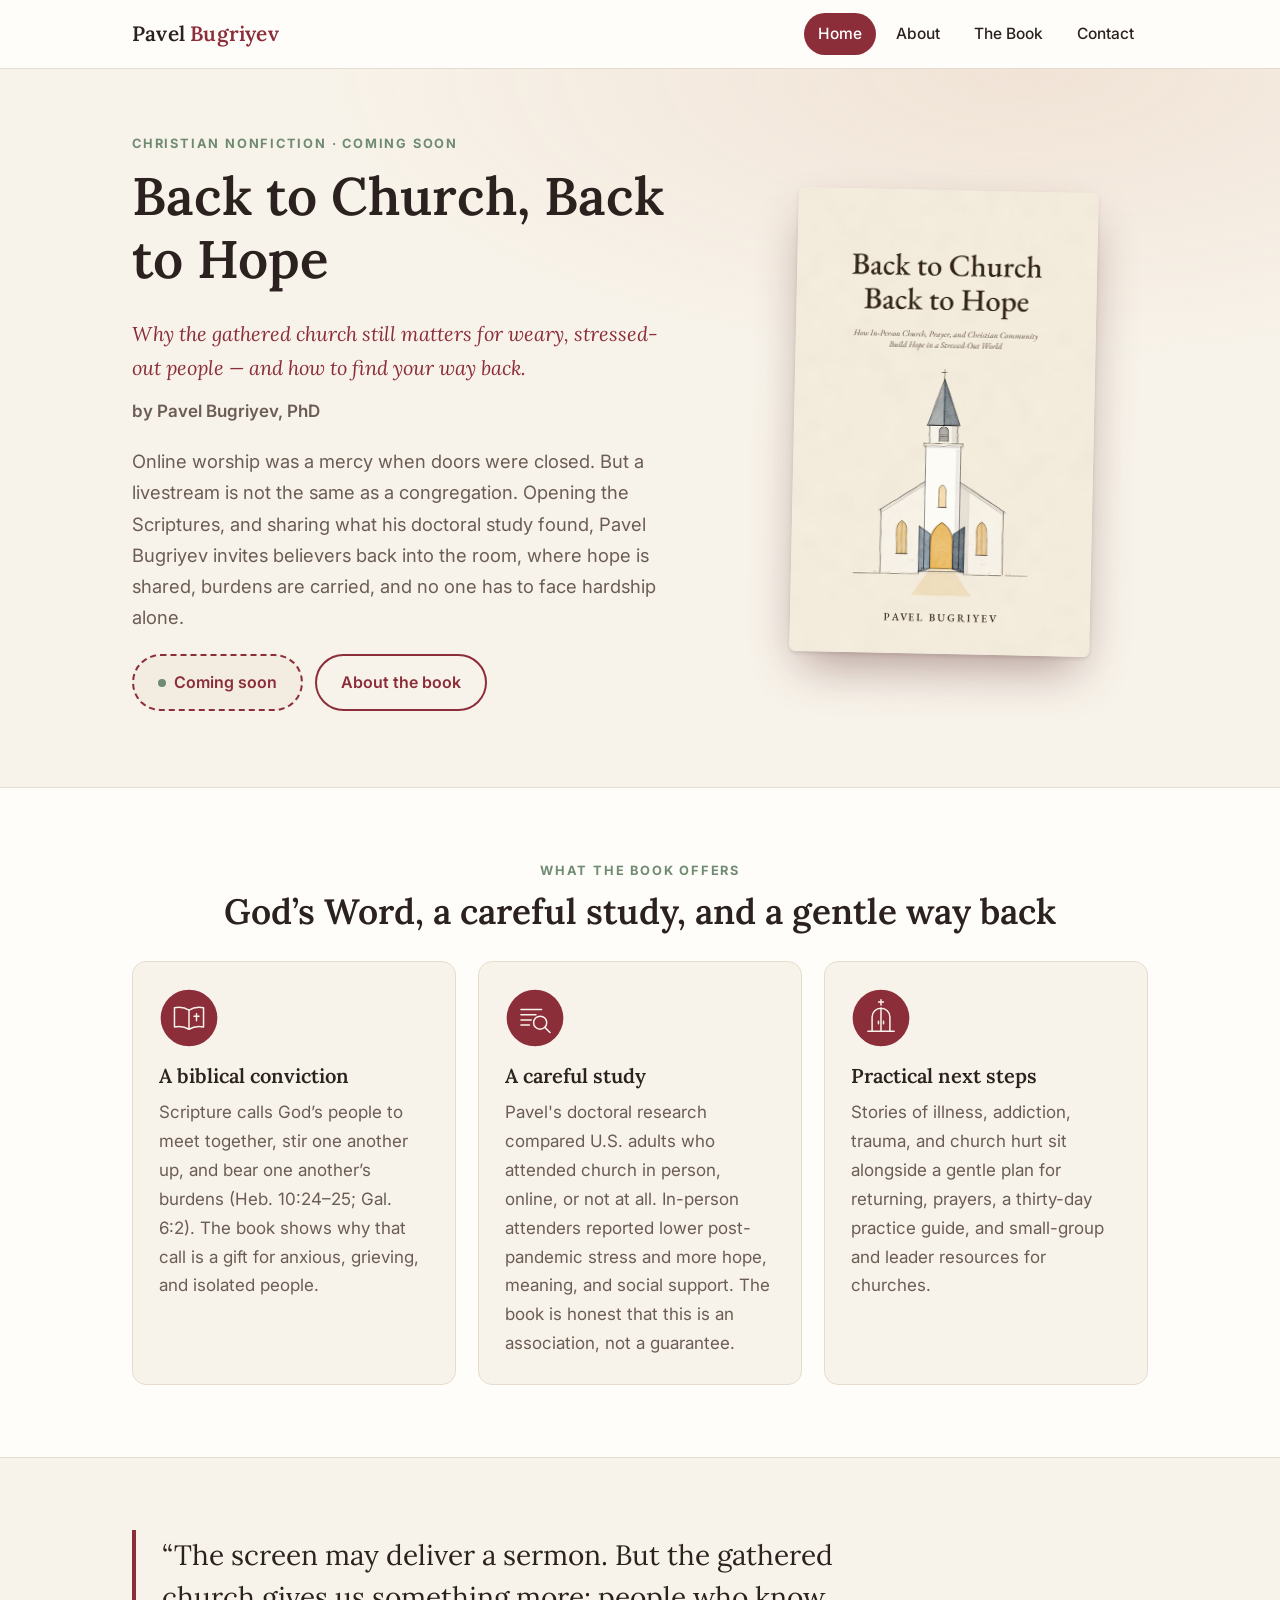
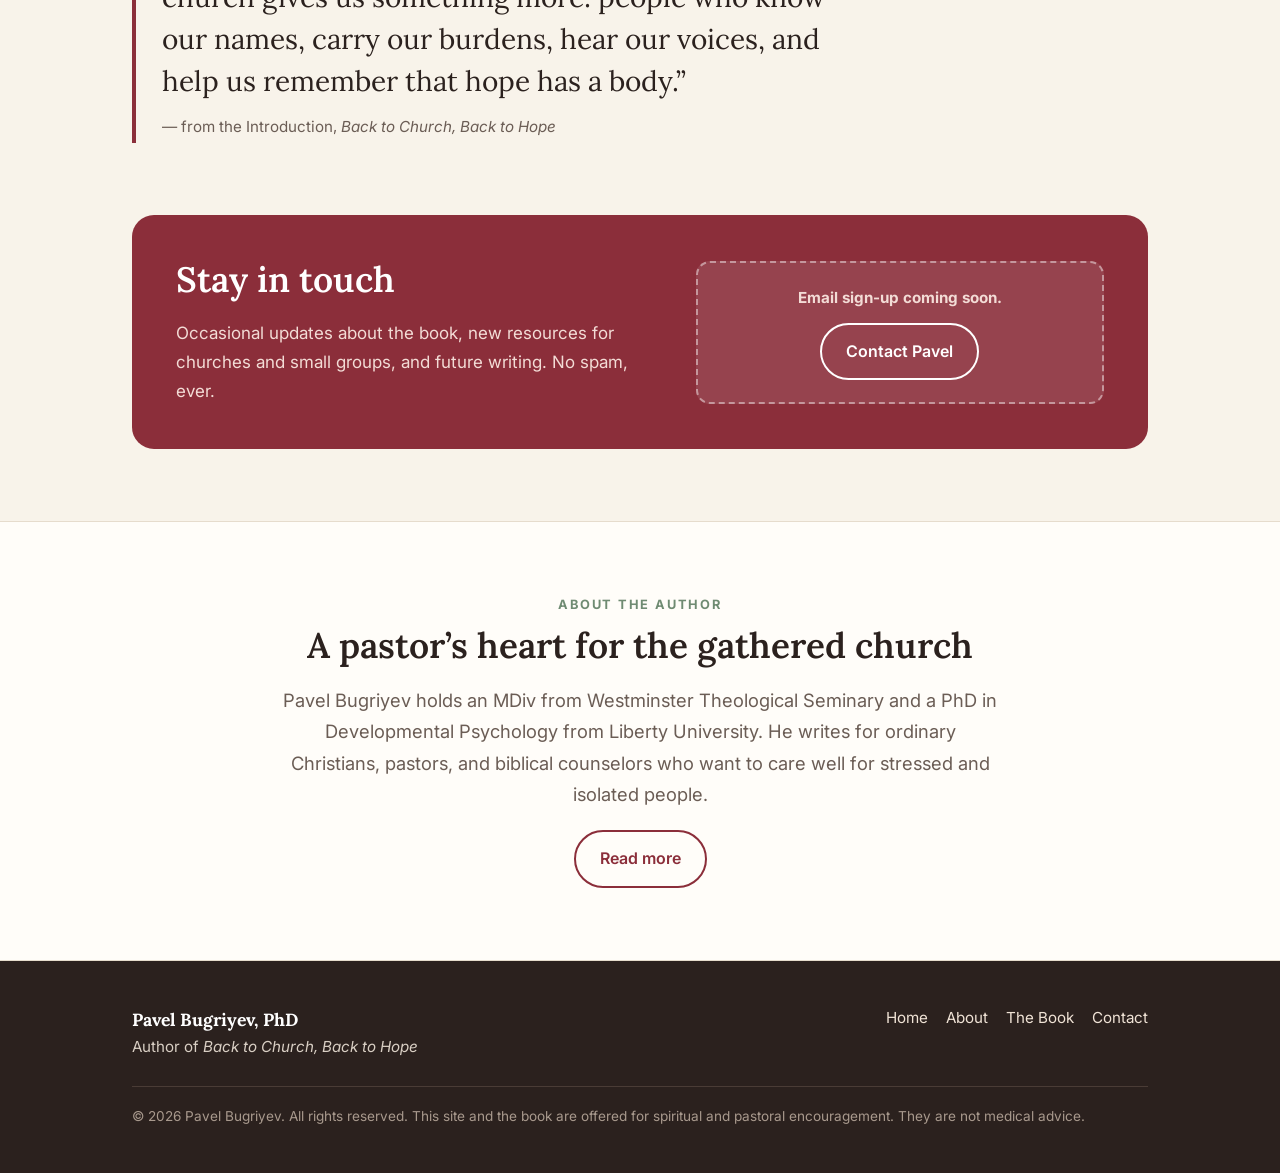
==== commit effff2c1: "Home cards: circle icons (variant B)" ====
--- a/index.html
+++ b/index.html
@@ -69,19 +69,19 @@
   <div class="wrap">
     <p class="eyebrow center">What the book offers</p>
     <h2 class="center">God&rsquo;s Word, a careful study, and a gentle way back</h2>
-    <div class="cards">
+    <div class="cards icons-b">
       <div class="card">
-        <div class="num">&para;</div>
+        <svg class="card-icon" viewBox="0 0 64 64" width="60" height="60" aria-hidden="true" focusable="false"><circle class="ci-disc" cx="32" cy="32" r="30.25"/><g class="ci-glyph"><path d="M32 23.5c-4.6-2.9-10.6-3.4-15.5-2.5v20.5c4.9-.9 10.9-.4 15.5 2.5 4.6-2.9 10.6-3.4 15.5-2.5V21c-4.9-.9-10.9-.4-15.5 2.5z"/><path d="M32 23.5V44"/><path d="M40 27.5v7.5M37.3 30.2h5.4"/></g></svg>
         <h3>A biblical conviction</h3>
         <p>Scripture calls God&rsquo;s people to meet together, stir one another up, and bear one another&rsquo;s burdens (Heb. 10:24&ndash;25; Gal. 6:2). The book shows why that call is a gift for anxious, grieving, and isolated people.</p>
       </div>
       <div class="card">
-        <div class="num">271</div>
+        <svg class="card-icon" viewBox="0 0 64 64" width="60" height="60" aria-hidden="true" focusable="false"><circle class="ci-disc" cx="32" cy="32" r="30.25"/><g class="ci-glyph"><path d="M17 23h22M17 28.5h16M17 34h11M17 39.5h9"/><circle cx="37.5" cy="37" r="7"/><path d="M42.5 42l5.5 5.5"/></g></svg>
         <h3>A careful study</h3>
         <p>Pavel's doctoral research compared U.S. adults who attended church in person, online, or not at all. In-person attenders reported lower post-pandemic stress and more hope, meaning, and social support. The book is honest that this is an association, not a guarantee.</p>
       </div>
       <div class="card">
-        <div class="num">&rarr;</div>
+        <svg class="card-icon" viewBox="0 0 64 64" width="60" height="60" aria-hidden="true" focusable="false"><circle class="ci-disc" cx="32" cy="32" r="30.25"/><g class="ci-glyph"><path d="M32 12.5v5.5M29.4 15h5.2"/><path d="M22.5 46V31a9.5 9.5 0 0 1 19 0v15"/><path d="M32 21.5V46"/><path d="M18 46h28"/><path d="M29.3 35.5v2.5M34.7 35.5v2.5"/></g></svg>
         <h3>Practical next steps</h3>
         <p>Stories of illness, addiction, trauma, and church hurt sit alongside a gentle plan for returning, prayers, a thirty-day practice guide, and small-group and leader resources for churches.</p>
       </div>
--- a/styles.css
+++ b/styles.css
@@ -18,7 +18,12 @@
 h3{font-size:1.25rem;font-weight:600}
 p{margin:0 0 1.1em}
 .wrap{max-width:var(--max);margin:0 auto;padding:0 22px}
-.narrow{max-width:720px}
+.wrap{width:100%;padding:0 clamp(18px,4vw,32px)}
+/* Narrow sections share the site's left edge; only the text measure narrows */
+.wrap.narrow>*{max-width:720px}
+.wrap.narrow.center>*{margin-left:auto;margin-right:auto}
+main p,main li{overflow-wrap:break-word}
+.lead,.hero p{max-width:62ch}
 .skip{position:absolute;left:-999px;top:0;background:var(--wine);color:#fff;padding:8px 14px;z-index:99}
 .skip:focus{left:10px;top:10px}
 
@@ -58,11 +63,12 @@
 /* Hero */
 .hero{padding:64px 0 76px;background:radial-gradient(1200px 500px at 80% 0%,#f1e3d6 0%,transparent 60%),var(--cream)}
 .hero .wrap{display:grid;grid-template-columns:1.15fr .85fr;gap:56px;align-items:center}
-.hero-cover{justify-self:center;max-width:340px;width:100%}
+.hero-cover{justify-self:center;max-width:300px;width:100%}
+.hero .wrap>*{min-width:0}
 .cover{border-radius:6px;box-shadow:0 2px 4px rgba(60,30,30,.12),0 22px 50px -12px rgba(80,30,30,.45);transform:rotate(1.2deg)}
 .hero .tagline{font-family:var(--serif);font-style:italic;font-size:1.25rem;color:var(--wine);margin-bottom:.6em}
 .byline{font-weight:600;color:var(--muted);margin-bottom:1.2em}
-@media (max-width:820px){.hero .wrap{grid-template-columns:1fr;gap:36px}.hero-cover{order:-1;max-width:240px}.hero{text-align:center}.btn-row{justify-content:center}}
+@media (max-width:820px){.hero .wrap{grid-template-columns:1fr;gap:36px}.hero p{margin-left:auto;margin-right:auto}.hero-cover{order:-1;max-width:240px}.hero{text-align:center}.btn-row{justify-content:center}}
 
 /* Cards */
 .cards{display:grid;grid-template-columns:repeat(3,1fr);gap:22px;margin-top:28px}
@@ -70,7 +76,8 @@
 .section-alt .card{background:var(--cream)}
 .card p{color:var(--muted);margin:0}
 .card .num{font-family:var(--serif);font-size:2rem;color:var(--wine);line-height:1;margin-bottom:10px}
-@media (max-width:820px){.cards{grid-template-columns:1fr}}
+@media (max-width:980px) and (min-width:621px){.cards{grid-template-columns:repeat(2,1fr)}}
+@media (max-width:620px){.cards{grid-template-columns:1fr}}
 
 /* Quote */
 .quote{font-family:var(--serif);font-size:clamp(1.3rem,2.6vw,1.75rem);line-height:1.5;color:var(--ink);border-left:4px solid var(--wine);padding:4px 0 4px 26px;margin:0}
@@ -82,10 +89,13 @@
 .signup p{color:#f3dcd6;margin:0}
 .signup-slot{background:rgba(255,255,255,.1);border:2px dashed rgba(255,255,255,.45);border-radius:14px;padding:22px;text-align:center;font-size:.95rem}
 @media (max-width:820px){.signup{grid-template-columns:1fr;padding:30px}}
+@media (max-width:480px){.signup{padding:24px 20px;border-radius:18px}section{padding:56px 0}.btn{padding:12px 20px}}
 
 /* Book page */
-.book-grid{display:grid;grid-template-columns:320px 1fr;gap:56px;align-items:start}
+.book-grid{display:grid;grid-template-columns:minmax(220px,280px) minmax(0,1fr);gap:56px;align-items:start}
 .book-grid .cover{transform:none}
+.book-grid>div:last-child{max-width:68ch}
+@media (min-width:821px){.book-grid>div:first-child{position:sticky;top:96px}}
 .details{list-style:none;padding:0;margin:22px 0 0;font-size:.95rem;color:var(--muted)}
 .details li{padding:8px 0;border-bottom:1px solid var(--line)}
 .details strong{color:var(--ink)}
@@ -99,7 +109,7 @@
 @media (max-width:820px){.book-grid{grid-template-columns:1fr}.book-grid>div:first-child{max-width:260px;margin:0 auto}}
 
 /* About */
-.about-grid{display:grid;grid-template-columns:1fr 300px;gap:48px;align-items:start}
+.about-grid{display:grid;grid-template-columns:minmax(0,1fr) 300px;gap:48px;align-items:start}
 .facts{background:var(--paper);border:1px solid var(--line);border-radius:var(--radius);padding:24px}
 .facts h3{font-size:1.05rem}
 .facts ul{list-style:none;padding:0;margin:0;font-size:.95rem;color:var(--muted)}
@@ -120,7 +130,7 @@
 
 /* Footer */
 .site-footer{background:#2b211e;color:#d9cfc4;padding:44px 0 30px;font-size:.95rem}
-.site-footer .wrap{display:flex;flex-wrap:wrap;justify-content:space-between;gap:20px}
+.site-footer .wrap{display:flex;align-items:flex-start;flex-wrap:wrap;justify-content:space-between;gap:20px}
 .site-footer a{color:#f0e3d6;text-decoration:none}
 .site-footer a:hover{text-decoration:underline}
 .site-footer nav ul{list-style:none;display:flex;flex-wrap:wrap;gap:18px;margin:0;padding:0}
@@ -128,3 +138,10 @@
 /* "Coming soon" badge shown in place of buy buttons until the new edition is live (not a link) */
 .btn-soon{background:#f3ece0;color:var(--wine);border:2px dashed var(--wine);cursor:default;user-select:none}
 .btn-soon::before{content:"";width:8px;height:8px;border-radius:50%;background:var(--sage)}
+/* Card icons: circle badges. Variant A = .icons-a (thin wine ring), B = .icons-b (solid wine disc) */
+.card-icon{display:block;width:60px;height:60px;margin:0 0 16px}
+.card-icon .ci-glyph{fill:none;stroke-width:1.6;stroke-linecap:round;stroke-linejoin:round}
+.icons-a .ci-disc{fill:var(--paper);stroke:var(--wine);stroke-width:1.25}
+.icons-a .ci-glyph{stroke:var(--wine)}
+.icons-b .ci-disc{fill:var(--wine);stroke:none}
+.icons-b .ci-glyph{stroke:var(--cream)}
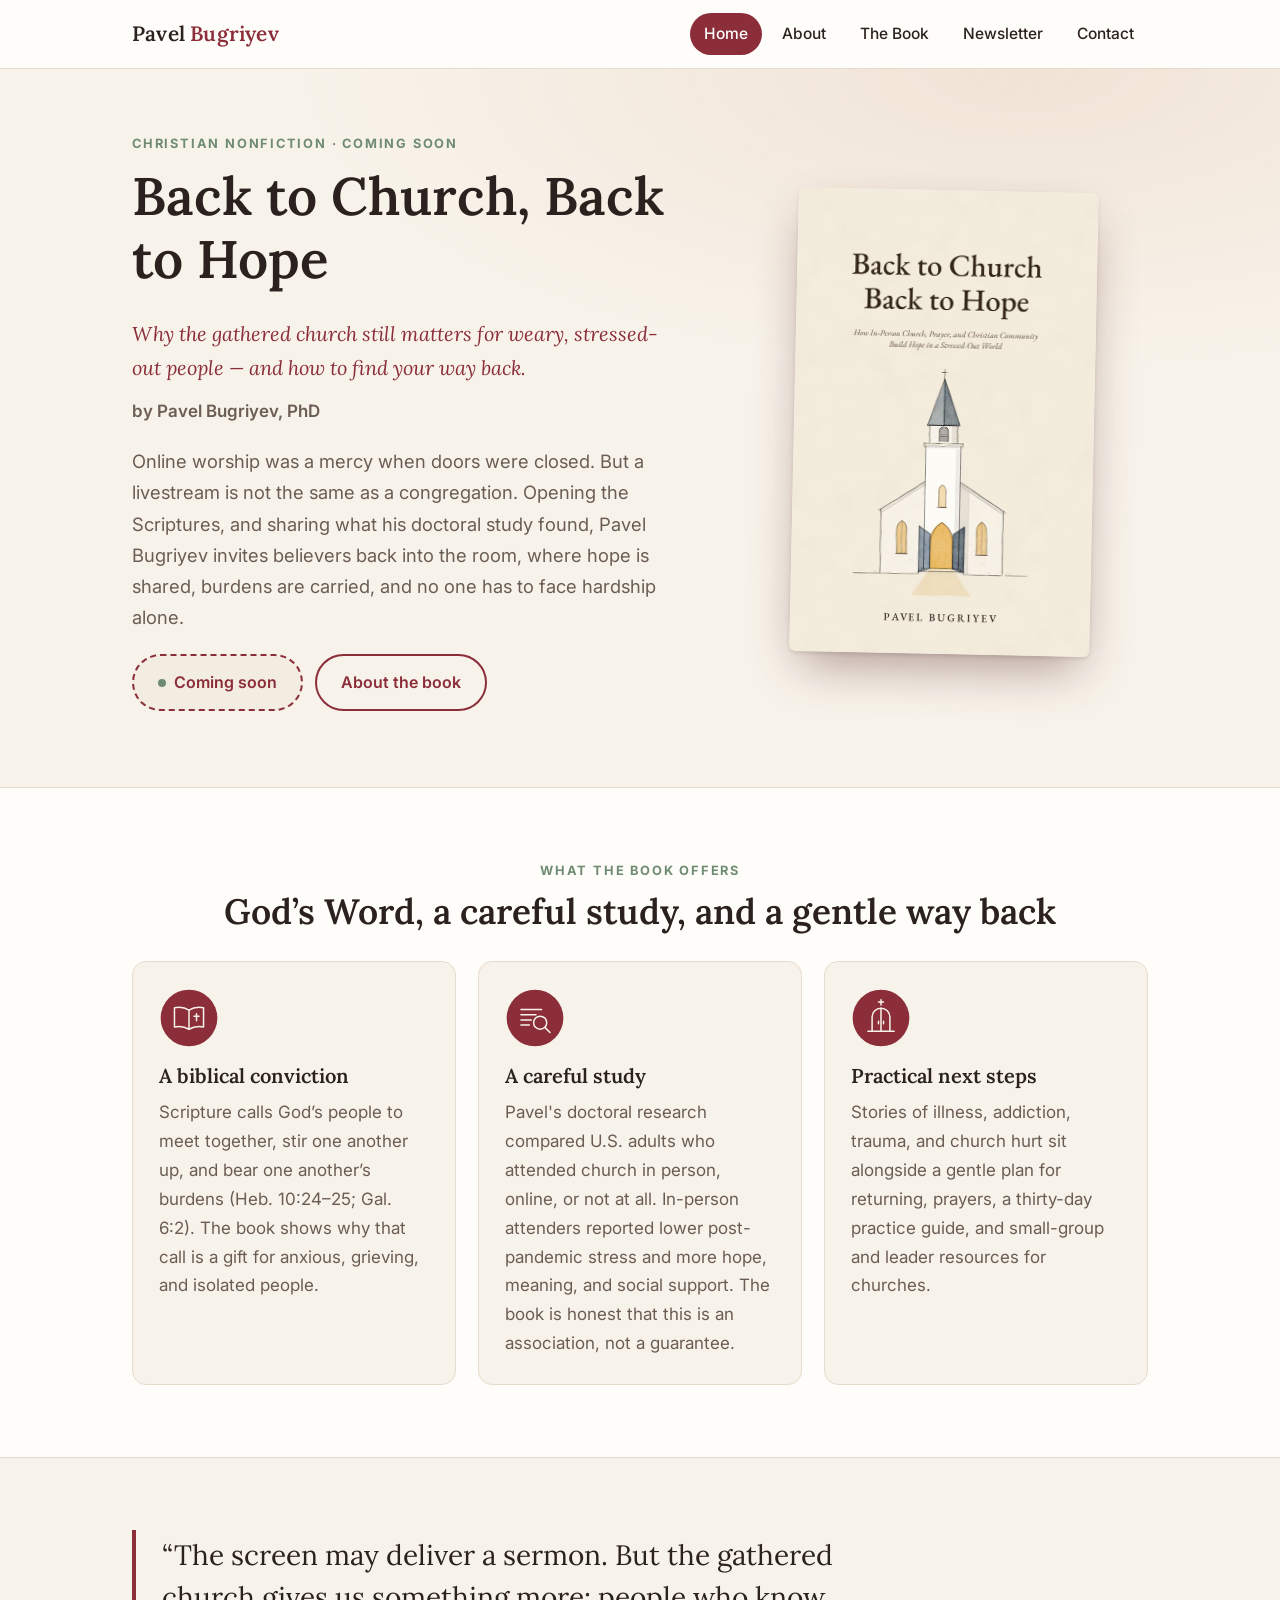
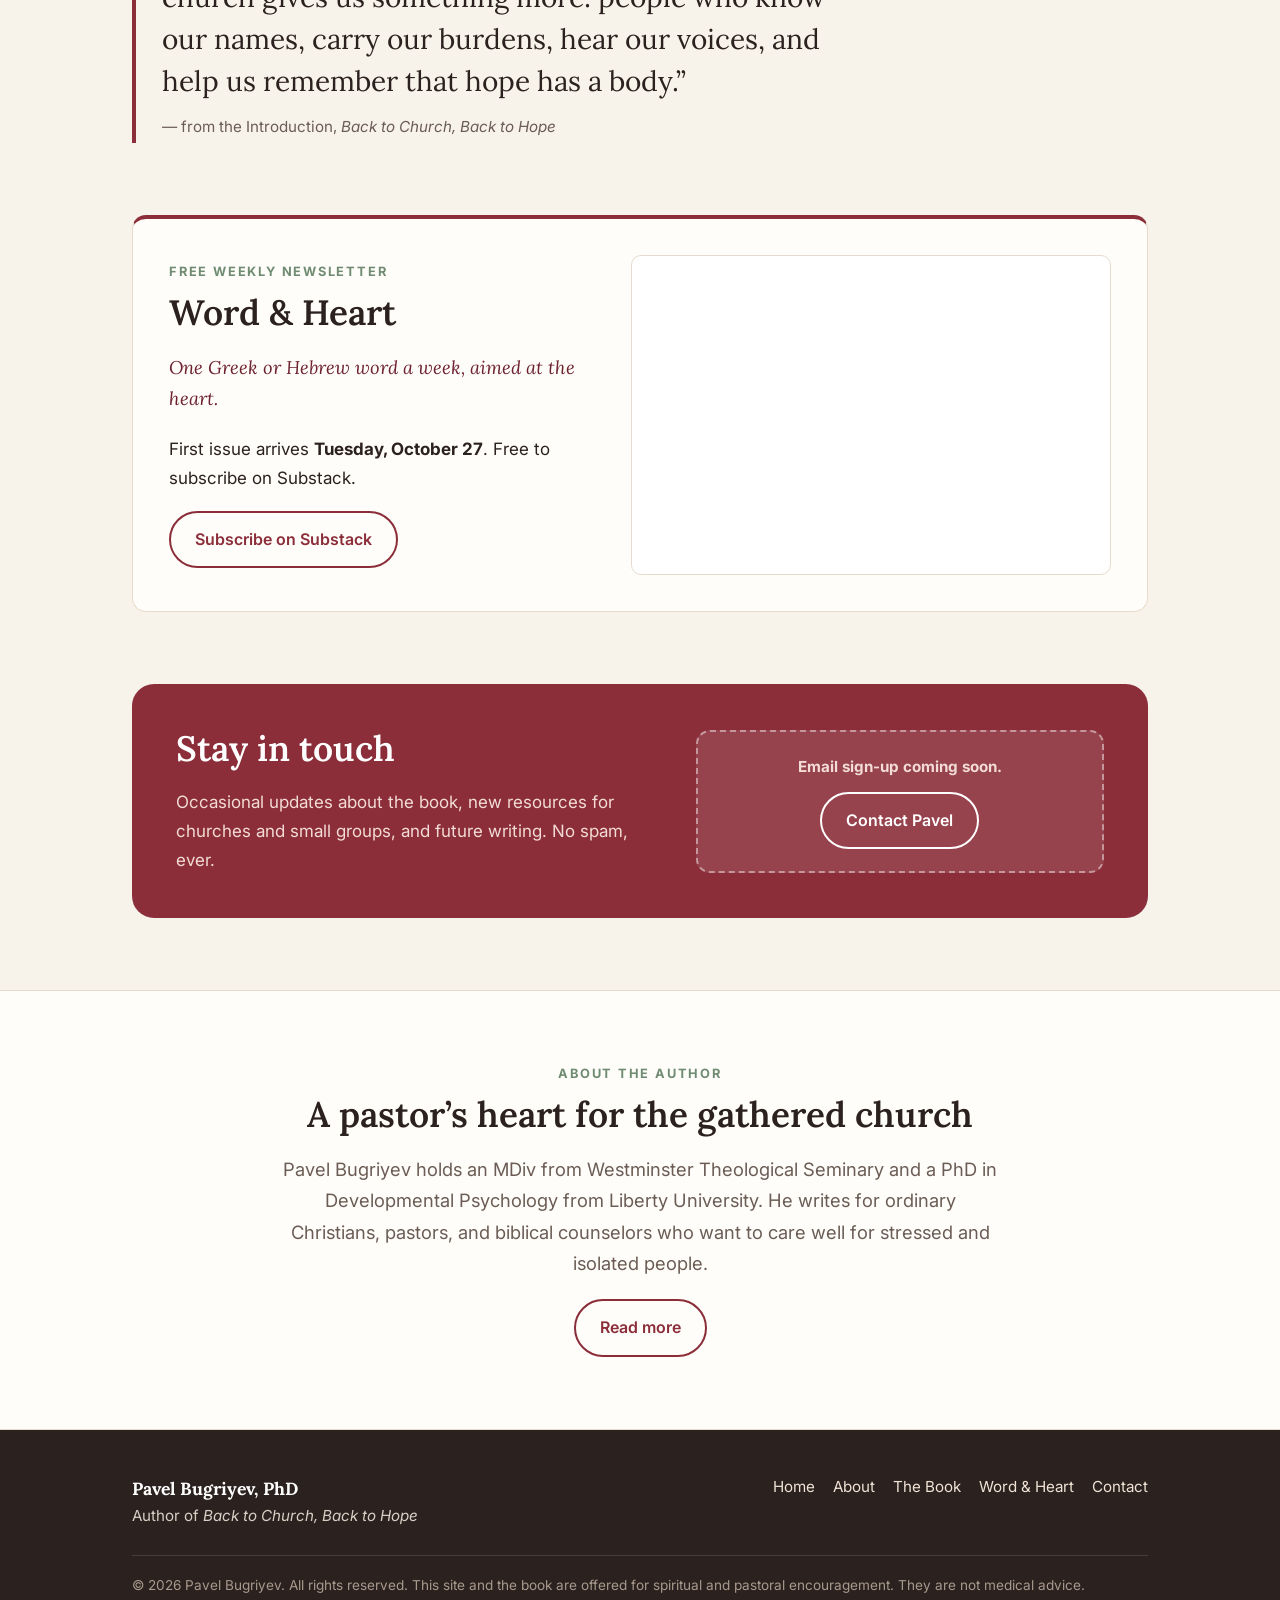
==== commit 2b0907fe: "Add Word & Heart Substack signup section and Newsletter nav link" ====
--- a/index.html
+++ b/index.html
@@ -39,6 +39,7 @@
         <li><a href="index.html" aria-current="page">Home</a></li>
         <li><a href="about.html">About</a></li>
         <li><a href="book.html">The Book</a></li>
+        <li><a href="https://wordandheart.substack.com">Newsletter</a></li>
         <li><a href="contact.html">Contact</a></li>
       </ul>
     </nav>
@@ -98,6 +99,23 @@
   </div>
 </section>
 
+<section id="word-and-heart" class="wh">
+  <div class="wrap">
+    <div class="wh-grid">
+      <div class="wh-copy">
+        <p class="eyebrow">Free weekly newsletter</p>
+        <h2>Word &amp; Heart</h2>
+        <p class="lead">One Greek or Hebrew word a week, aimed at the heart.</p>
+        <p>First issue arrives <strong>Tuesday, October 27</strong>. Free to subscribe on Substack.</p>
+        <a class="btn" href="https://wordandheart.substack.com" target="_blank" rel="noopener">Subscribe on Substack</a>
+      </div>
+      <div class="wh-embed">
+        <iframe src="https://wordandheart.substack.com/embed" title="Subscribe to Word &amp; Heart on Substack" width="480" height="320" frameborder="0" scrolling="no" loading="lazy"></iframe>
+      </div>
+    </div>
+  </div>
+</section>
+
 <section id="updates" style="padding-top:0">
   <div class="wrap">
     <div class="signup">
@@ -142,6 +160,7 @@
         <li><a href="index.html">Home</a></li>
         <li><a href="about.html">About</a></li>
         <li><a href="book.html">The Book</a></li>
+        <li><a href="https://wordandheart.substack.com">Word &amp; Heart</a></li>
         <li><a href="contact.html">Contact</a></li>
       </ul>
     </nav>
--- a/styles.css
+++ b/styles.css
@@ -145,3 +145,10 @@
 .icons-a .ci-glyph{stroke:var(--wine)}
 .icons-b .ci-disc{fill:var(--wine);stroke:none}
 .icons-b .ci-glyph{stroke:var(--cream)}
+
+/* Word & Heart Substack signup */
+.wh{padding-top:0}
+.wh-grid{display:grid;grid-template-columns:1fr minmax(0,480px);gap:40px;align-items:center;background:var(--paper);border:1px solid var(--line);border-top:4px solid var(--wine);border-radius:var(--radius);padding:36px}
+.wh-copy .lead{font-family:var(--serif);font-style:italic;color:var(--wine-dark)}
+.wh-embed iframe{display:block;width:100%;max-width:480px;height:320px;border:1px solid var(--line);border-radius:10px;background:#fff}
+@media (max-width:820px){.wh-grid{grid-template-columns:1fr;padding:24px;gap:24px}.wh-embed iframe{margin:0 auto}}
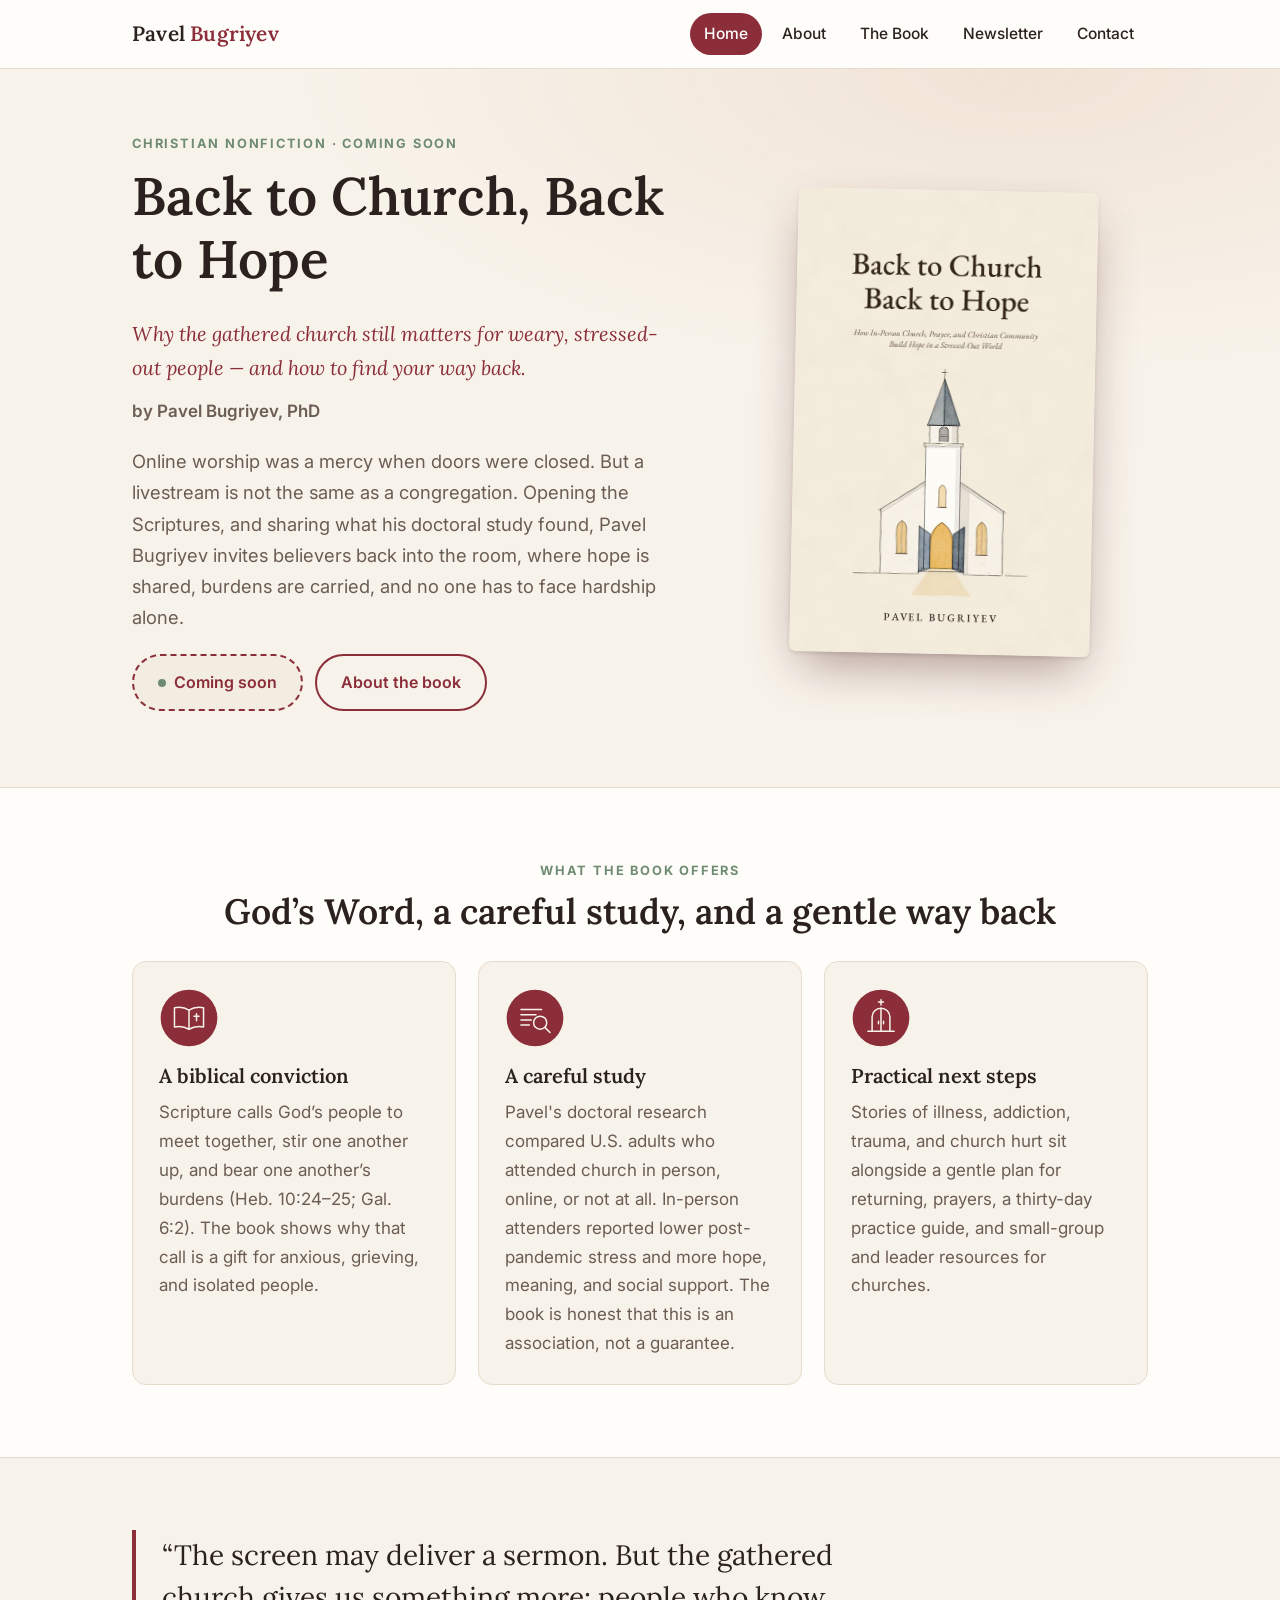
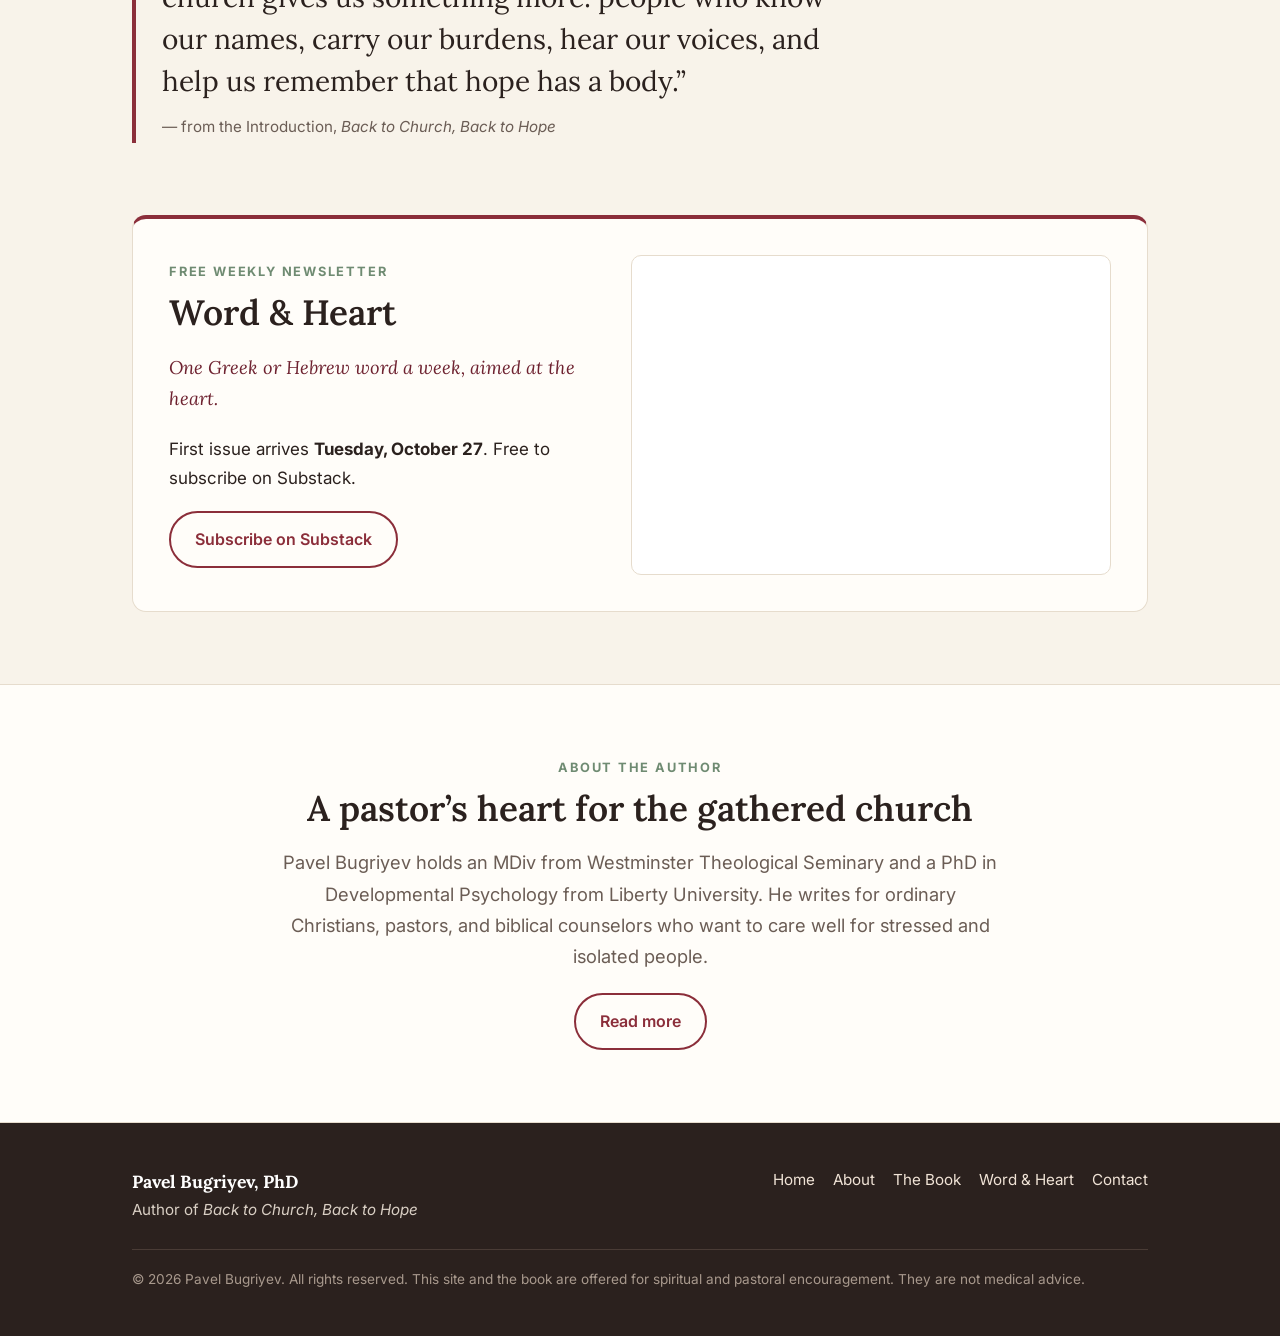
==== commit 8b68da53: "Remove Kit 'Stay in touch' placeholder; Word & Heart is the signup" ====
--- a/index.html
+++ b/index.html
@@ -116,29 +116,6 @@
   </div>
 </section>
 
-<section id="updates" style="padding-top:0">
-  <div class="wrap">
-    <div class="signup">
-      <div>
-        <h2>Stay in touch</h2>
-        <p>Occasional updates about the book, new resources for churches and small groups, and future writing. No spam, ever.</p>
-      </div>
-      <!-- ============================================================
-           KIT (ConvertKit) EMAIL SIGNUP — PLACEHOLDER
-           When the free Kit form is ready:
-             1. In Kit: Grow > Landing Pages & Forms > (your form) > Publish > HTML/Embed.
-             2. Replace EVERYTHING inside <div class="signup-slot"> ... </div> below
-                with Kit's embed code (the <script async data-uid=...> line works).
-           Until then, this box just points visitors to the Contact page.
-           ============================================================ -->
-      <div class="signup-slot" id="kit-signup">
-        <p style="margin-bottom:12px"><strong>Email sign-up coming soon.</strong></p>
-        <a class="btn btn-ghost" style="border-color:#fff;color:#fff" href="contact.html">Contact Pavel</a>
-      </div>
-      <!-- END KIT PLACEHOLDER -->
-    </div>
-  </div>
-</section>
 
 <section class="section-alt">
   <div class="wrap narrow center">
--- a/styles.css
+++ b/styles.css
@@ -84,12 +84,7 @@
 .quote cite{display:block;font-family:var(--sans);font-style:normal;font-size:.95rem;color:var(--muted);margin-top:14px}
 
 /* Signup placeholder */
-.signup{background:var(--wine);color:#fbefe9;border-radius:22px;padding:44px;display:grid;grid-template-columns:1.2fr 1fr;gap:30px;align-items:center}
-.signup h2{color:#fff}
-.signup p{color:#f3dcd6;margin:0}
-.signup-slot{background:rgba(255,255,255,.1);border:2px dashed rgba(255,255,255,.45);border-radius:14px;padding:22px;text-align:center;font-size:.95rem}
-@media (max-width:820px){.signup{grid-template-columns:1fr;padding:30px}}
-@media (max-width:480px){.signup{padding:24px 20px;border-radius:18px}section{padding:56px 0}.btn{padding:12px 20px}}
+@media (max-width:480px){section{padding:56px 0}.btn{padding:12px 20px}}
 
 /* Book page */
 .book-grid{display:grid;grid-template-columns:minmax(220px,280px) minmax(0,1fr);gap:56px;align-items:start}
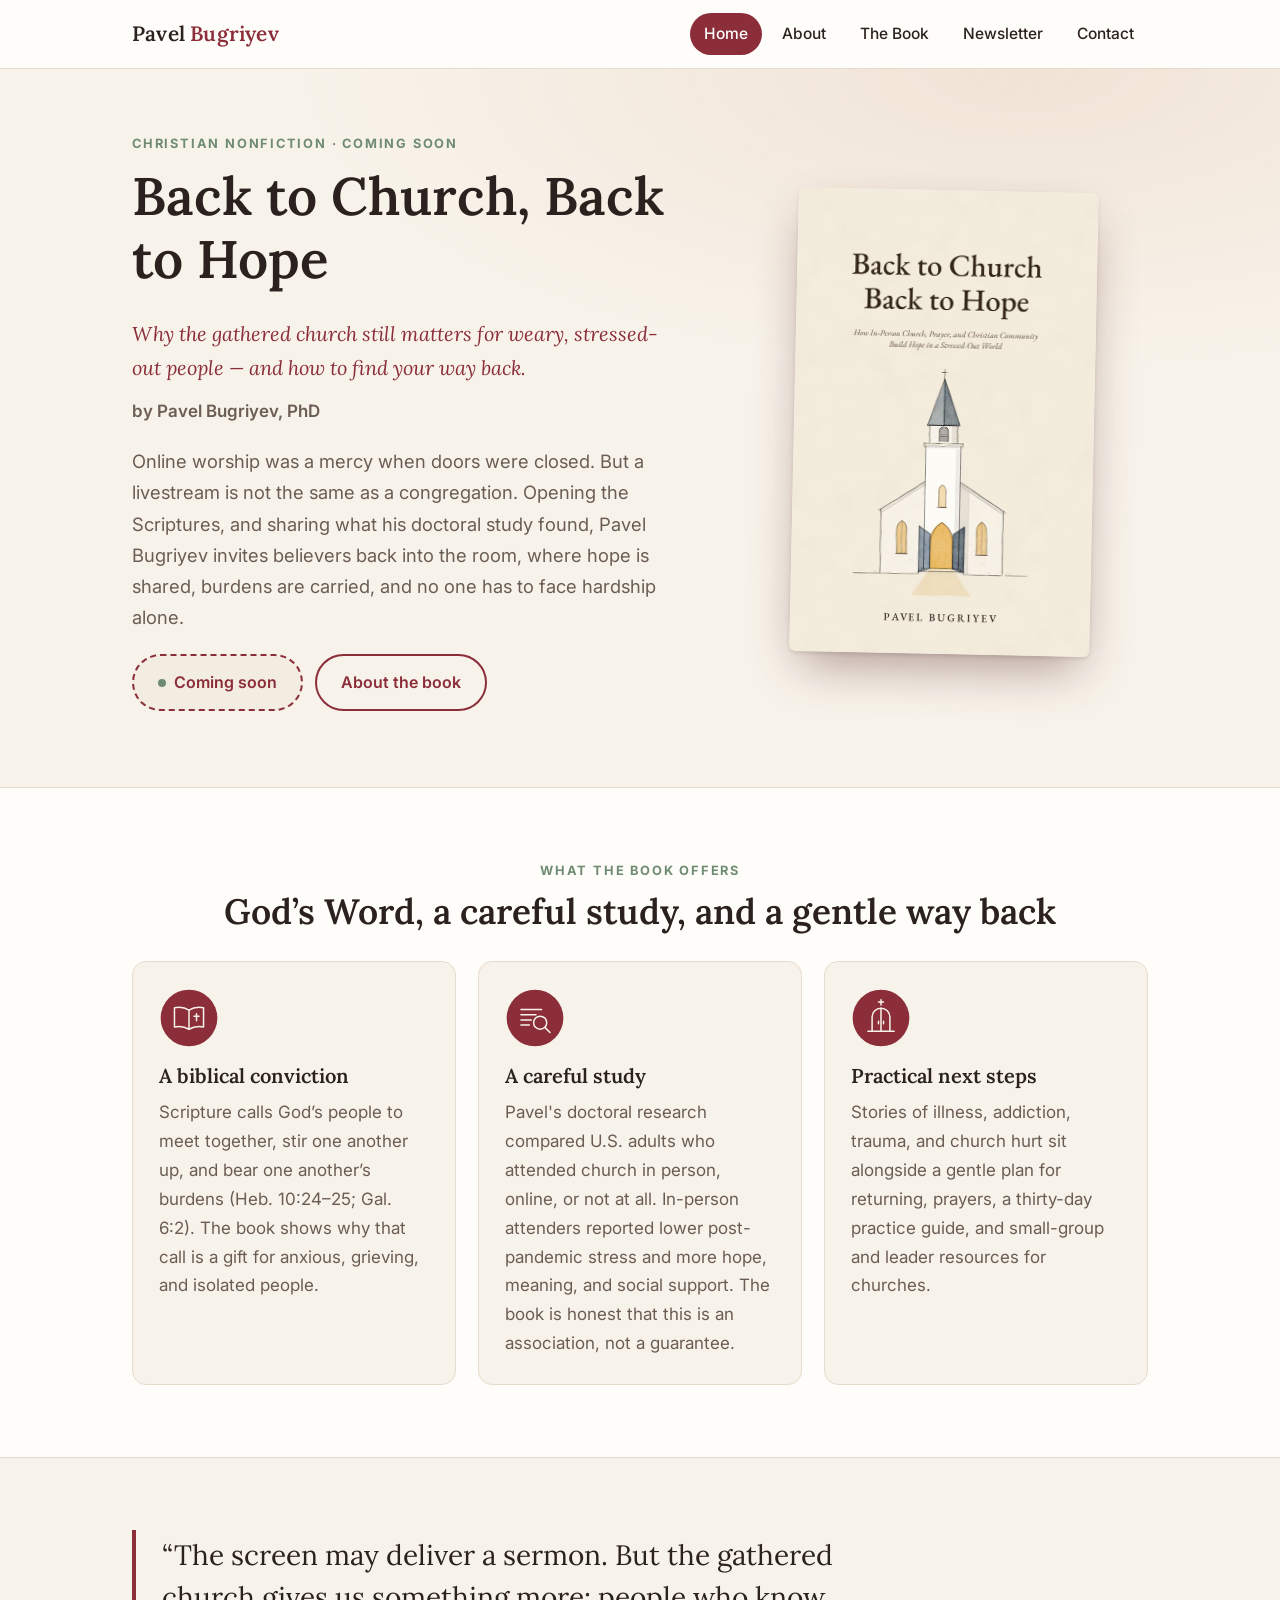
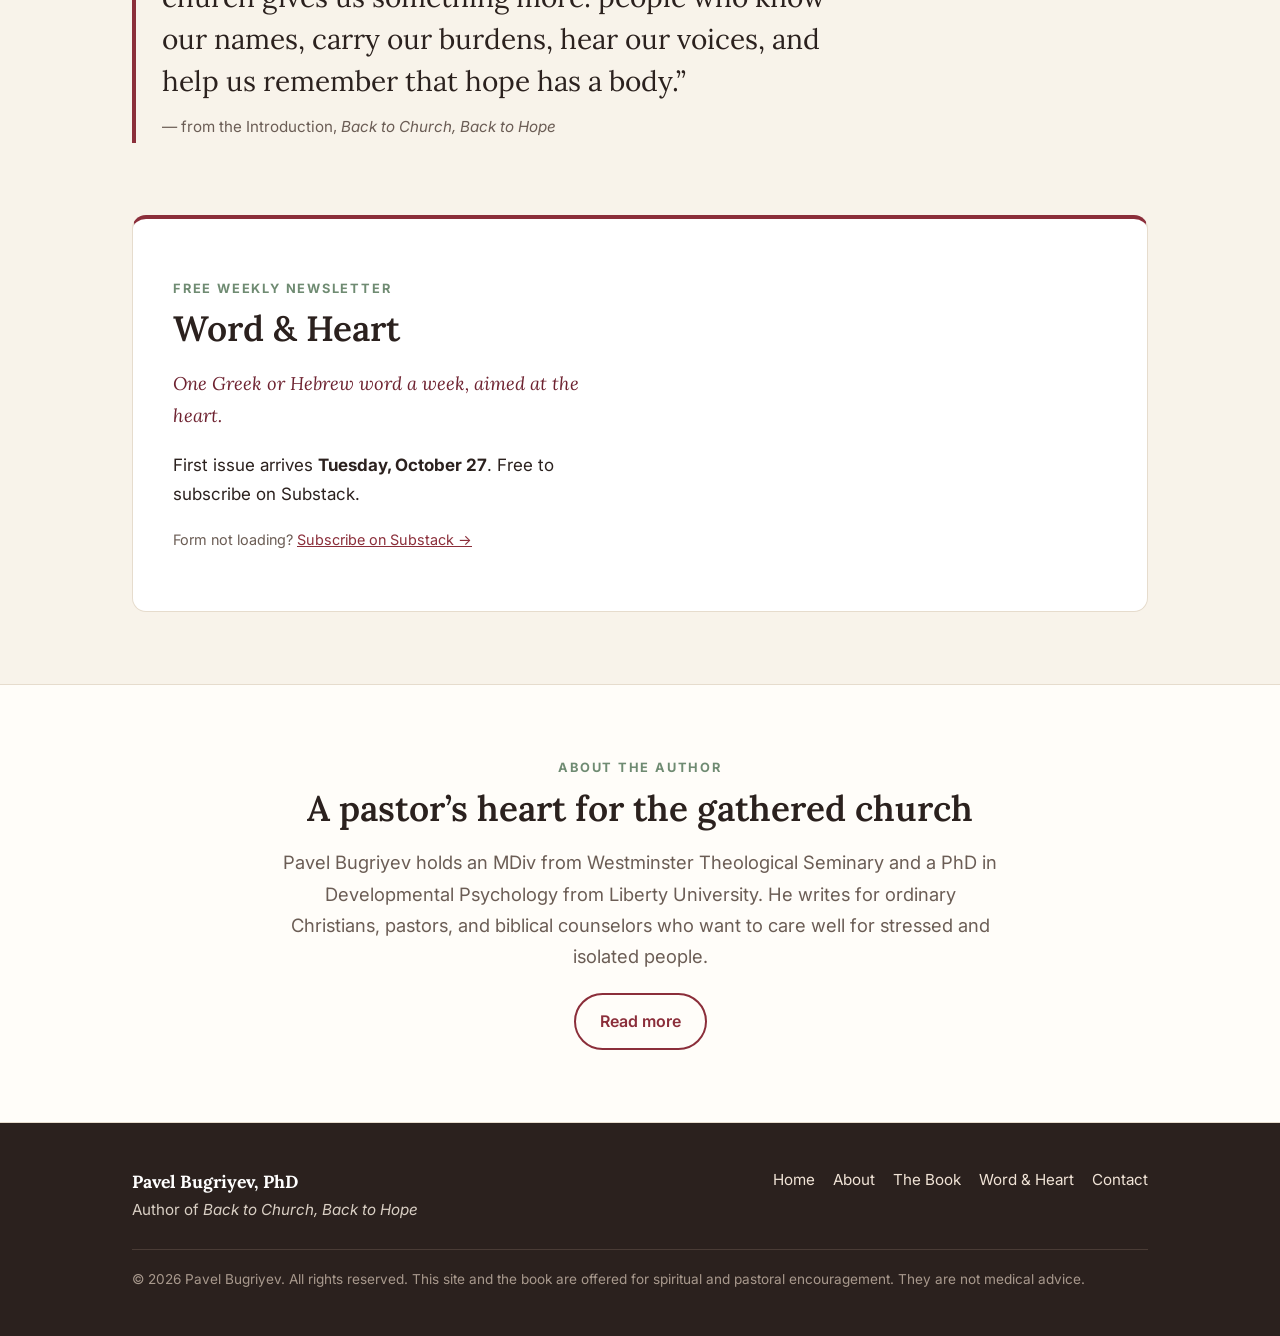
==== commit 85fe9c2b: "Tidy Word & Heart embed: seamless white card, centered iframe, drop duplicate button" ====
--- a/index.html
+++ b/index.html
@@ -107,7 +107,7 @@
         <h2>Word &amp; Heart</h2>
         <p class="lead">One Greek or Hebrew word a week, aimed at the heart.</p>
         <p>First issue arrives <strong>Tuesday, October 27</strong>. Free to subscribe on Substack.</p>
-        <a class="btn" href="https://wordandheart.substack.com" target="_blank" rel="noopener">Subscribe on Substack</a>
+        <p class="wh-alt">Form not loading? <a href="https://wordandheart.substack.com" target="_blank" rel="noopener">Subscribe on Substack&nbsp;&rarr;</a></p>
       </div>
       <div class="wh-embed">
         <iframe src="https://wordandheart.substack.com/embed" title="Subscribe to Word &amp; Heart on Substack" width="480" height="320" frameborder="0" scrolling="no" loading="lazy"></iframe>
--- a/styles.css
+++ b/styles.css
@@ -143,7 +143,10 @@
 
 /* Word & Heart Substack signup */
 .wh{padding-top:0}
-.wh-grid{display:grid;grid-template-columns:1fr minmax(0,480px);gap:40px;align-items:center;background:var(--paper);border:1px solid var(--line);border-top:4px solid var(--wine);border-radius:var(--radius);padding:36px}
+.wh-grid{display:grid;grid-template-columns:1fr minmax(0,440px);gap:48px;align-items:center;background:#fff;border:1px solid var(--line);border-top:4px solid var(--wine);border-radius:var(--radius);padding:36px 40px}
+.wh-copy p:last-child{margin-bottom:0}
 .wh-copy .lead{font-family:var(--serif);font-style:italic;color:var(--wine-dark)}
-.wh-embed iframe{display:block;width:100%;max-width:480px;height:320px;border:1px solid var(--line);border-radius:10px;background:#fff}
-@media (max-width:820px){.wh-grid{grid-template-columns:1fr;padding:24px;gap:24px}.wh-embed iframe{margin:0 auto}}
+.wh-alt{font-size:.9rem;color:var(--muted)}
+.wh-embed{display:flex;justify-content:center}
+.wh-embed iframe{display:block;width:100%;max-width:440px;height:320px;border:0;background:#fff}
+@media (max-width:820px){.wh-grid{grid-template-columns:1fr;padding:28px 22px;gap:8px}.wh-embed iframe{max-width:100%}}
